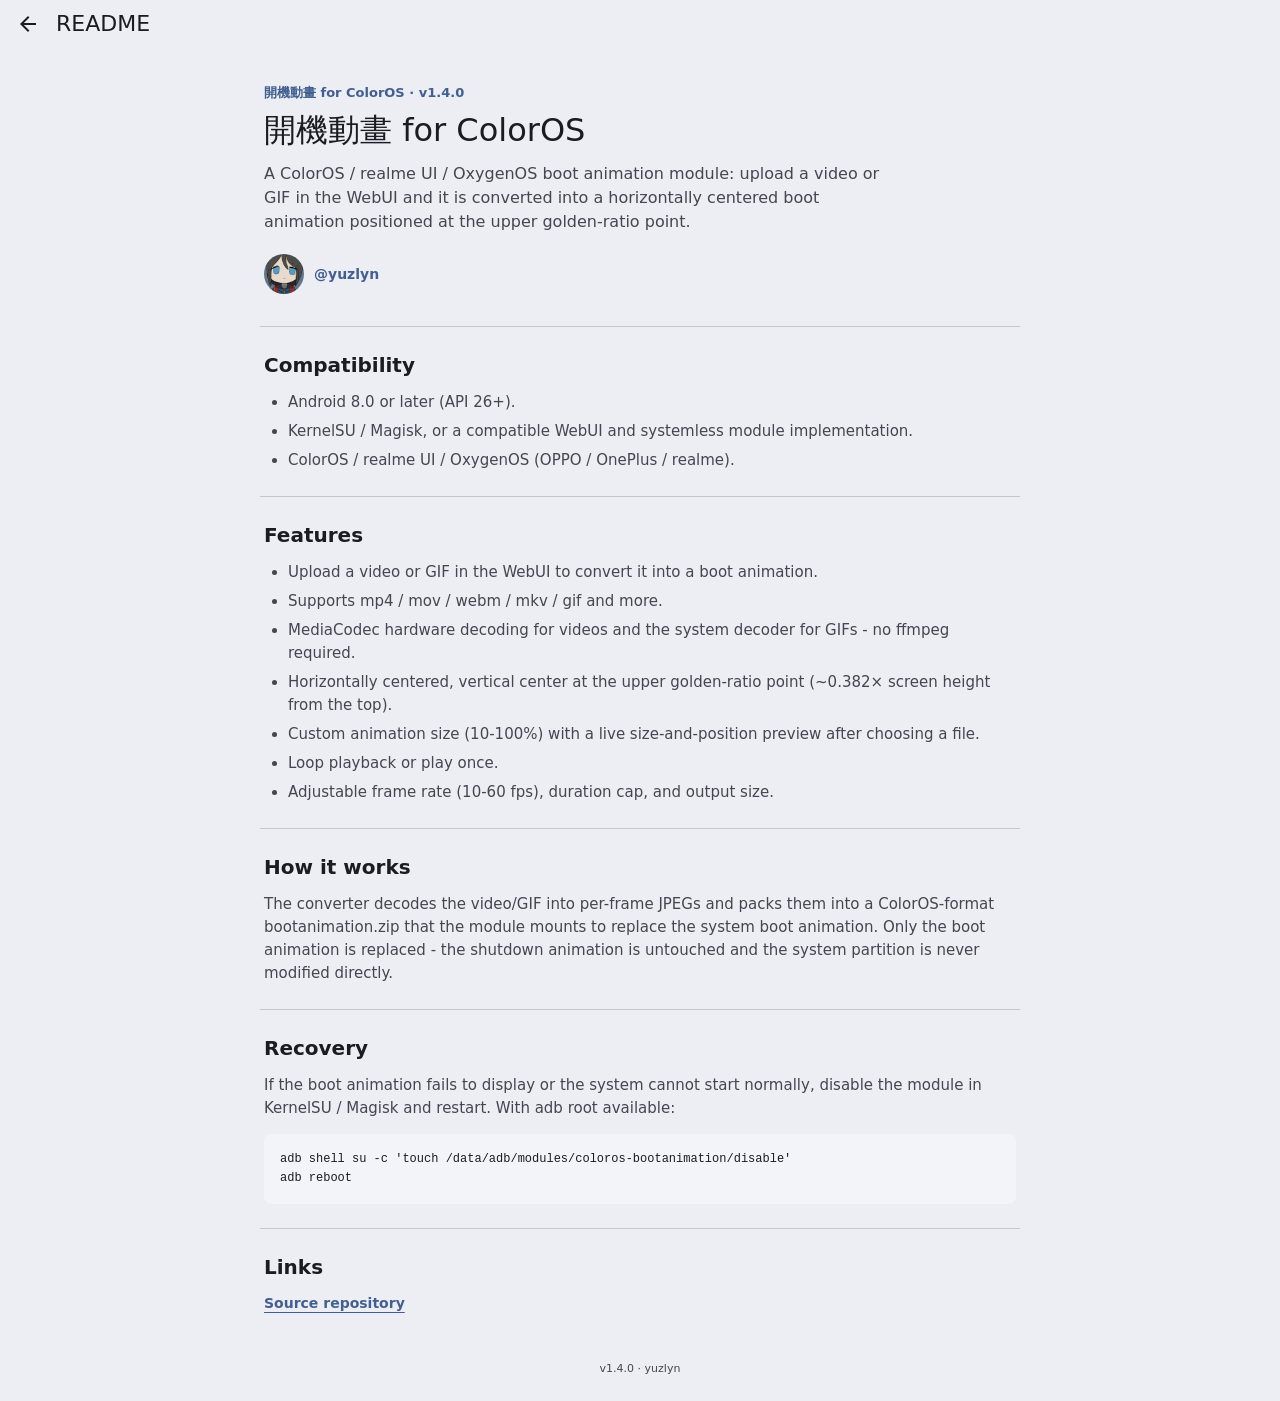
==== webroot/about.html @ 45d5ca92 "v1.4.0: animation size setting with live preview, loop/play-once playback" ====
<!doctype html>
<html lang="zh-TW" class="mdui-theme-auto">
  <head>
    <meta charset="UTF-8">
    <meta name="viewport" content="width=device-width, initial-scale=1, viewport-fit=cover">
    <meta name="color-scheme" content="light dark">
    <title>README</title>
    <link rel="stylesheet" href="vendor/mdui.css">
    <link rel="stylesheet" href="about.css?v=140">
    <script src="vendor/mdui.global.js"></script>
    <script src="vendor/material-kolor.js"></script>
    <script src="theme-cache.js?v=140"></script>
    <script src="about.js?v=140" defer></script>
  </head>
  <body>
    <mdui-top-app-bar variant="small">
      <mdui-button-icon id="about-back" aria-label="返回" title="返回" data-i18n-aria-label="back" data-i18n-title="back">
        <svg class="ui-icon" viewBox="0 0 24 24" aria-hidden="true"><path d="M20 11H7.83l5.59-5.59L12 4l-8 8 8 8 1.42-1.41L7.83 13H20v-2Z"></path></svg>
      </mdui-button-icon>
      <mdui-top-app-bar-title data-i18n="readme">README</mdui-top-app-bar-title>
    </mdui-top-app-bar>

    <main>
      <header class="about-header">
        <p class="version-label">開機動畫 for ColorOS · v1.4.0</p>
        <h1>開機動畫 for ColorOS</h1>
        <p class="about-lead" data-i18n="overview">適用於 ColorOS / realme UI / OxygenOS 的開機動畫模組：上傳影片或 GIF，自動轉換為水平居中、位於上黃金分割點的開機動畫。</p>
        <a class="about-author" href="https://github.com/yuzlyn" target="_blank" rel="noopener noreferrer" aria-label="前往 yuzlyn 的 GitHub 個人頁面" data-i18n-aria-label="authorLinkLabel">
          <img src="assets/yuzlyn-github.png" alt="yuzlyn 的 GitHub 大頭貼" data-i18n-alt="authorAvatarAlt">
          <span>@yuzlyn</span>
        </a>
      </header>

      <article aria-label="模組 README" data-i18n-aria-label="readmeLabel">
        <section class="readme-section">
          <h2 data-i18n="compatibilityTitle">相容範圍</h2>
          <ul>
            <li data-i18n="compatibilityAndroid">Android 8.0 及以上版本（API 26+）。</li>
            <li data-i18n="compatibilityRoot">KernelSU / Magisk，或相容 WebUI 與 systemless 模組掛載的實作。</li>
            <li data-i18n="compatibilityOem">適用於 ColorOS / realme UI / OxygenOS（OPPO / OnePlus / realme）。</li>
          </ul>
        </section>

        <section class="readme-section">
          <h2 data-i18n="featuresTitle">功能</h2>
          <ul>
            <li data-i18n="featureUpload">在 WebUI 上傳影片或 GIF，自動轉換為開機動畫。</li>
            <li data-i18n="featureFormat">支援 mp4 / mov / webm / mkv / gif 等格式。</li>
            <li data-i18n="featureDecode">影片使用 MediaCodec 硬解碼，GIF 使用系統解碼器，無需 ffmpeg。</li>
            <li data-i18n="featurePosition">動畫水平居中，垂直位於上黃金分割點（距頂部約 0.382×畫面高）。</li>
            <li data-i18n="featureSize">可自訂動畫大小（10–100%），選擇檔案後即時預覽大小與位置。</li>
            <li data-i18n="featurePlayback">可設定循環播放或只播放一次。</li>
            <li data-i18n="featureOptions">可調幀率（10–60 fps）、時長上限與輸出尺寸。</li>
          </ul>
        </section>

        <section class="readme-section">
          <h2 data-i18n="workingTitle">工作方式</h2>
          <p data-i18n="workingText">轉換器將影片/GIF 解碼為逐幀 JPEG，打包為 ColorOS 格式的 bootanimation.zip，由模組掛載替換系統開機動畫；僅替換開機動畫，不影響關機動畫，不直接修改系統分區。</p>
        </section>

        <section class="readme-section">
          <h2 data-i18n="recoveryTitle">故障恢復</h2>
          <p data-i18n="recoveryText">如果開機動畫無法顯示或系統啟動異常，請在 KernelSU / Magisk 中停用模組並重新啟動。保留 adb root 時也可以執行：</p>
          <pre><code>adb shell su -c 'touch /data/adb/modules/coloros-bootanimation/disable'
adb reboot</code></pre>
        </section>

        <section class="readme-section">
          <h2 data-i18n="linksTitle">相關連結</h2>
          <nav class="readme-links" aria-label="專案連結" data-i18n-aria-label="projectLinksLabel">
            <a href="https://github.com/yuzlyn/boot_animation_for_coloros16" target="_blank" rel="noopener noreferrer" data-i18n="sourceRepository">原始碼儲存庫</a>
          </nav>
        </section>
      </article>

      <footer>v1.4.0 · yuzlyn</footer>
    </main>
  </body>
</html>
---- webroot/vendor/mdui.css ----
:root{--mdui-breakpoint-xs:0px;--mdui-breakpoint-sm:600px;--mdui-breakpoint-md:840px;--mdui-breakpoint-lg:1080px;--mdui-breakpoint-xl:1440px;--mdui-breakpoint-xxl:1920px}:root{--mdui-color-primary-light:103,80,164;--mdui-color-primary-container-light:234,221,255;--mdui-color-on-primary-light:255,255,255;--mdui-color-on-primary-container-light:33,0,94;--mdui-color-inverse-primary-light:208,188,255;--mdui-color-secondary-light:98,91,113;--mdui-color-secondary-container-light:232,222,248;--mdui-color-on-secondary-light:255,255,255;--mdui-color-on-secondary-container-light:30,25,43;--mdui-color-tertiary-light:125,82,96;--mdui-color-tertiary-container-light:255,216,228;--mdui-color-on-tertiary-light:255,255,255;--mdui-color-on-tertiary-container-light:55,11,30;--mdui-color-surface-light:254,247,255;--mdui-color-surface-dim-light:222,216,225;--mdui-color-surface-bright-light:254,247,255;--mdui-color-surface-container-lowest-light:255,255,255;--mdui-color-surface-container-low-light:247,242,250;--mdui-color-surface-container-light:243,237,247;--mdui-color-surface-container-high-light:236,230,240;--mdui-color-surface-container-highest-light:230,224,233;--mdui-color-surface-variant-light:231,224,236;--mdui-color-on-surface-light:28,27,31;--mdui-color-on-surface-variant-light:73,69,78;--mdui-color-inverse-surface-light:49,48,51;--mdui-color-inverse-on-surface-light:244,239,244;--mdui-color-background-light:254,247,255;--mdui-color-on-background-light:28,27,31;--mdui-color-error-light:179,38,30;--mdui-color-error-container-light:249,222,220;--mdui-color-on-error-light:255,255,255;--mdui-color-on-error-container-light:65,14,11;--mdui-color-outline-light:121,116,126;--mdui-color-outline-variant-light:196,199,197;--mdui-color-shadow-light:0,0,0;--mdui-color-surface-tint-color-light:103,80,164;--mdui-color-scrim-light:0,0,0;--mdui-color-primary-dark:208,188,255;--mdui-color-primary-container-dark:79,55,139;--mdui-color-on-primary-dark:55,30,115;--mdui-color-on-primary-container-dark:234,221,255;--mdui-color-inverse-primary-dark:103,80,164;--mdui-color-secondary-dark:204,194,220;--mdui-color-secondary-container-dark:74,68,88;--mdui-color-on-secondary-dark:51,45,65;--mdui-color-on-secondary-container-dark:232,222,248;--mdui-color-tertiary-dark:239,184,200;--mdui-color-tertiary-container-dark:99,59,72;--mdui-color-on-tertiary-dark:73,37,50;--mdui-color-on-tertiary-container-dark:255,216,228;--mdui-color-surface-dark:20,18,24;--mdui-color-surface-dim-dark:20,18,24;--mdui-color-surface-bright-dark:59,56,62;--mdui-color-surface-container-lowest-dark:15,13,19;--mdui-color-surface-container-low-dark:29,27,32;--mdui-color-surface-container-dark:33,31,38;--mdui-color-surface-container-high-dark:43,41,48;--mdui-color-surface-container-highest-dark:54,52,59;--mdui-color-surface-variant-dark:73,69,79;--mdui-color-on-surface-dark:230,225,229;--mdui-color-on-surface-variant-dark:202,196,208;--mdui-color-inverse-surface-dark:230,225,229;--mdui-color-inverse-on-surface-dark:49,48,51;--mdui-color-background-dark:20,18,24;--mdui-color-on-background-dark:230,225,229;--mdui-color-error-dark:242,184,181;--mdui-color-error-container-dark:140,29,24;--mdui-color-on-error-dark:96,20,16;--mdui-color-on-error-container-dark:249,222,220;--mdui-color-outline-dark:147,143,153;--mdui-color-outline-variant-dark:68,71,70;--mdui-color-shadow-dark:0,0,0;--mdui-color-surface-tint-color-dark:208,188,255;--mdui-color-scrim-dark:0,0,0;font-size:16px}.mdui-theme-light,:root{color-scheme:light;--mdui-color-primary:var(--mdui-color-primary-light);--mdui-color-primary-container:var(--mdui-color-primary-container-light);--mdui-color-on-primary:var(--mdui-color-on-primary-light);--mdui-color-on-primary-container:var(--mdui-color-on-primary-container-light);--mdui-color-inverse-primary:var(--mdui-color-inverse-primary-light);--mdui-color-secondary:var(--mdui-color-secondary-light);--mdui-color-secondary-container:var(--mdui-color-secondary-container-light);--mdui-color-on-secondary:var(--mdui-color-on-secondary-light);--mdui-color-on-secondary-container:var(--mdui-color-on-secondary-container-light);--mdui-color-tertiary:var(--mdui-color-tertiary-light);--mdui-color-tertiary-container:var(--mdui-color-tertiary-container-light);--mdui-color-on-tertiary:var(--mdui-color-on-tertiary-light);--mdui-color-on-tertiary-container:var(--mdui-color-on-tertiary-container-light);--mdui-color-surface:var(--mdui-color-surface-light);--mdui-color-surface-dim:var(--mdui-color-surface-dim-light);--mdui-color-surface-bright:var(--mdui-color-surface-bright-light);--mdui-color-surface-container-lowest:var(--mdui-color-surface-container-lowest-light);--mdui-color-surface-container-low:var(--mdui-color-surface-container-low-light);--mdui-color-surface-container:var(--mdui-color-surface-container-light);--mdui-color-surface-container-high:var(--mdui-color-surface-container-high-light);--mdui-color-surface-container-highest:var(--mdui-color-surface-container-highest-light);--mdui-color-surface-variant:var(--mdui-color-surface-variant-light);--mdui-color-on-surface:var(--mdui-color-on-surface-light);--mdui-color-on-surface-variant:var(--mdui-color-on-surface-variant-light);--mdui-color-inverse-surface:var(--mdui-color-inverse-surface-light);--mdui-color-inverse-on-surface:var(--mdui-color-inverse-on-surface-light);--mdui-color-background:var(--mdui-color-background-light);--mdui-color-on-background:var(--mdui-color-on-background-light);--mdui-color-error:var(--mdui-color-error-light);--mdui-color-error-container:var(--mdui-color-error-container-light);--mdui-color-on-error:var(--mdui-color-on-error-light);--mdui-color-on-error-container:var(--mdui-color-on-error-container-light);--mdui-color-outline:var(--mdui-color-outline-light);--mdui-color-outline-variant:var(--mdui-color-outline-variant-light);--mdui-color-shadow:var(--mdui-color-shadow-light);--mdui-color-surface-tint-color:var(--mdui-color-surface-tint-color-light);--mdui-color-scrim:var(--mdui-color-scrim-light);color:rgb(var(--mdui-color-on-background));background-color:rgb(var(--mdui-color-background))}.mdui-theme-dark{color-scheme:dark;--mdui-color-primary:var(--mdui-color-primary-dark);--mdui-color-primary-container:var(--mdui-color-primary-container-dark);--mdui-color-on-primary:var(--mdui-color-on-primary-dark);--mdui-color-on-primary-container:var(--mdui-color-on-primary-container-dark);--mdui-color-inverse-primary:var(--mdui-color-inverse-primary-dark);--mdui-color-secondary:var(--mdui-color-secondary-dark);--mdui-color-secondary-container:var(--mdui-color-secondary-container-dark);--mdui-color-on-secondary:var(--mdui-color-on-secondary-dark);--mdui-color-on-secondary-container:var(--mdui-color-on-secondary-container-dark);--mdui-color-tertiary:var(--mdui-color-tertiary-dark);--mdui-color-tertiary-container:var(--mdui-color-tertiary-container-dark);--mdui-color-on-tertiary:var(--mdui-color-on-tertiary-dark);--mdui-color-on-tertiary-container:var(--mdui-color-on-tertiary-container-dark);--mdui-color-surface:var(--mdui-color-surface-dark);--mdui-color-surface-dim:var(--mdui-color-surface-dim-dark);--mdui-color-surface-bright:var(--mdui-color-surface-bright-dark);--mdui-color-surface-container-lowest:var(--mdui-color-surface-container-lowest-dark);--mdui-color-surface-container-low:var(--mdui-color-surface-container-low-dark);--mdui-color-surface-container:var(--mdui-color-surface-container-dark);--mdui-color-surface-container-high:var(--mdui-color-surface-container-high-dark);--mdui-color-surface-container-highest:var(--mdui-color-surface-container-highest-dark);--mdui-color-surface-variant:var(--mdui-color-surface-variant-dark);--mdui-color-on-surface:var(--mdui-color-on-surface-dark);--mdui-color-on-surface-variant:var(--mdui-color-on-surface-variant-dark);--mdui-color-inverse-surface:var(--mdui-color-inverse-surface-dark);--mdui-color-inverse-on-surface:var(--mdui-color-inverse-on-surface-dark);--mdui-color-background:var(--mdui-color-background-dark);--mdui-color-on-background:var(--mdui-color-on-background-dark);--mdui-color-error:var(--mdui-color-error-dark);--mdui-color-error-container:var(--mdui-color-error-container-dark);--mdui-color-on-error:var(--mdui-color-on-error-dark);--mdui-color-on-error-container:var(--mdui-color-on-error-container-dark);--mdui-color-outline:var(--mdui-color-outline-dark);--mdui-color-outline-variant:var(--mdui-color-outline-variant-dark);--mdui-color-shadow:var(--mdui-color-shadow-dark);--mdui-color-surface-tint-color:var(--mdui-color-surface-tint-color-dark);--mdui-color-scrim:var(--mdui-color-scrim-dark);color:rgb(var(--mdui-color-on-background));background-color:rgb(var(--mdui-color-background))}@media (prefers-color-scheme:dark){.mdui-theme-auto{color-scheme:dark;--mdui-color-primary:var(--mdui-color-primary-dark);--mdui-color-primary-container:var(--mdui-color-primary-container-dark);--mdui-color-on-primary:var(--mdui-color-on-primary-dark);--mdui-color-on-primary-container:var(--mdui-color-on-primary-container-dark);--mdui-color-inverse-primary:var(--mdui-color-inverse-primary-dark);--mdui-color-secondary:var(--mdui-color-secondary-dark);--mdui-color-secondary-container:var(--mdui-color-secondary-container-dark);--mdui-color-on-secondary:var(--mdui-color-on-secondary-dark);--mdui-color-on-secondary-container:var(--mdui-color-on-secondary-container-dark);--mdui-color-tertiary:var(--mdui-color-tertiary-dark);--mdui-color-tertiary-container:var(--mdui-color-tertiary-container-dark);--mdui-color-on-tertiary:var(--mdui-color-on-tertiary-dark);--mdui-color-on-tertiary-container:var(--mdui-color-on-tertiary-container-dark);--mdui-color-surface:var(--mdui-color-surface-dark);--mdui-color-surface-dim:var(--mdui-color-surface-dim-dark);--mdui-color-surface-bright:var(--mdui-color-surface-bright-dark);--mdui-color-surface-container-lowest:var(--mdui-color-surface-container-lowest-dark);--mdui-color-surface-container-low:var(--mdui-color-surface-container-low-dark);--mdui-color-surface-container:var(--mdui-color-surface-container-dark);--mdui-color-surface-container-high:var(--mdui-color-surface-container-high-dark);--mdui-color-surface-container-highest:var(--mdui-color-surface-container-highest-dark);--mdui-color-surface-variant:var(--mdui-color-surface-variant-dark);--mdui-color-on-surface:var(--mdui-color-on-surface-dark);--mdui-color-on-surface-variant:var(--mdui-color-on-surface-variant-dark);--mdui-color-inverse-surface:var(--mdui-color-inverse-surface-dark);--mdui-color-inverse-on-surface:var(--mdui-color-inverse-on-surface-dark);--mdui-color-background:var(--mdui-color-background-dark);--mdui-color-on-background:var(--mdui-color-on-background-dark);--mdui-color-error:var(--mdui-color-error-dark);--mdui-color-error-container:var(--mdui-color-error-container-dark);--mdui-color-on-error:var(--mdui-color-on-error-dark);--mdui-color-on-error-container:var(--mdui-color-on-error-container-dark);--mdui-color-outline:var(--mdui-color-outline-dark);--mdui-color-outline-variant:var(--mdui-color-outline-variant-dark);--mdui-color-shadow:var(--mdui-color-shadow-dark);--mdui-color-surface-tint-color:var(--mdui-color-surface-tint-color-dark);--mdui-color-scrim:var(--mdui-color-scrim-dark);color:rgb(var(--mdui-color-on-background));background-color:rgb(var(--mdui-color-background))}}:root{--mdui-elevation-level0:none;--mdui-elevation-level1:0 0.5px 1.5px 0 rgba(var(--mdui-color-shadow), 19%),0 0 1px 0 rgba(var(--mdui-color-shadow), 3.9%);--mdui-elevation-level2:0 0.85px 3px 0 rgba(var(--mdui-color-shadow), 19%),0 0.25px 1px 0 rgba(var(--mdui-color-shadow), 3.9%);--mdui-elevation-level3:0 1.25px 5px 0 rgba(var(--mdui-color-shadow), 19%),0 0.3333px 1.5px 0 rgba(var(--mdui-color-shadow), 3.9%);--mdui-elevation-level4:0 1.85px 6.25px 0 rgba(var(--mdui-color-shadow), 19%),0 0.5px 1.75px 0 rgba(var(--mdui-color-shadow), 3.9%);--mdui-elevation-level5:0 2.75px 9px 0 rgba(var(--mdui-color-shadow), 19%),0 0.25px 3px 0 rgba(var(--mdui-color-shadow), 3.9%)}:root{--mdui-motion-easing-linear:cubic-bezier(0, 0, 1, 1);--mdui-motion-easing-standard:cubic-bezier(0.2, 0, 0, 1);--mdui-motion-easing-standard-accelerate:cubic-bezier(0.3, 0, 1, 1);--mdui-motion-easing-standard-decelerate:cubic-bezier(0, 0, 0, 1);--mdui-motion-easing-emphasized:var(--mdui-motion-easing-standard);--mdui-motion-easing-emphasized-accelerate:cubic-bezier(0.3, 0, 0.8, 0.15);--mdui-motion-easing-emphasized-decelerate:cubic-bezier(0.05, 0.7, 0.1, 1);--mdui-motion-duration-short1:50ms;--mdui-motion-duration-short2:100ms;--mdui-motion-duration-short3:150ms;--mdui-motion-duration-short4:200ms;--mdui-motion-duration-medium1:250ms;--mdui-motion-duration-medium2:300ms;--mdui-motion-duration-medium3:350ms;--mdui-motion-duration-medium4:400ms;--mdui-motion-duration-long1:450ms;--mdui-motion-duration-long2:500ms;--mdui-motion-duration-long3:550ms;--mdui-motion-duration-long4:600ms;--mdui-motion-duration-extra-long1:700ms;--mdui-motion-duration-extra-long2:800ms;--mdui-motion-duration-extra-long3:900ms;--mdui-motion-duration-extra-long4:1000ms}.mdui-prose{line-height:1.75;word-wrap:break-word}.mdui-prose :first-child{margin-top:0}.mdui-prose :last-child{margin-bottom:0}.mdui-prose code,.mdui-prose kbd,.mdui-prose pre,.mdui-prose pre tt,.mdui-prose samp{font-family:Consolas,Courier,"Courier New",monospace}.mdui-prose caption{text-align:left}.mdui-prose [draggable=true],.mdui-prose [draggable]{cursor:move}.mdui-prose [draggable=false]{cursor:inherit}.mdui-prose dl,.mdui-prose form,.mdui-prose ol,.mdui-prose p,.mdui-prose ul{margin-top:1.25em;margin-bottom:1.25em}.mdui-prose a{text-decoration:none;outline:0;color:rgb(var(--mdui-color-primary))}.mdui-prose a:focus,.mdui-prose a:hover{border-bottom:.0625rem solid rgb(var(--mdui-color-primary))}.mdui-prose small{font-size:.875em}.mdui-prose strong{font-weight:600}.mdui-prose blockquote{margin:1.6em 2em;padding-left:1em;border-left:.25rem solid rgb(var(--mdui-color-surface-variant))}@media only screen and (max-width:599.98px){.mdui-prose blockquote{margin:1.6em 0}}.mdui-prose blockquote footer{font-size:86%;color:rgb(var(--mdui-color-on-surface-variant))}.mdui-prose mark{color:inherit;background-color:rgb(var(--mdui-color-secondary-container));border-bottom:.0625rem solid rgb(var(--mdui-color-secondary));margin:0 .375rem;padding:.125rem}.mdui-prose h1,.mdui-prose h2,.mdui-prose h3,.mdui-prose h4,.mdui-prose h5,.mdui-prose h6{font-weight:400}.mdui-prose h1 small,.mdui-prose h2 small,.mdui-prose h3 small,.mdui-prose h4 small,.mdui-prose h5 small,.mdui-prose h6 small{font-weight:inherit;font-size:65%;color:rgb(var(--mdui-color-on-surface-variant))}.mdui-prose h1 strong,.mdui-prose h2 strong,.mdui-prose h3 strong,.mdui-prose h4 strong,.mdui-prose h5 strong,.mdui-prose h6 strong{font-weight:600}.mdui-prose h1{font-size:2.5em;margin-top:0;margin-bottom:1.25em;line-height:1.1111}.mdui-prose h2{font-size:1.875em;margin-top:2.25em;margin-bottom:1.125em;line-height:1.3333}.mdui-prose h3{font-size:1.5em;margin-top:2em;margin-bottom:1em;line-height:1.6}.mdui-prose h4{font-size:1.25em;margin-top:1.875em;margin-bottom:.875em;line-height:1.5}.mdui-prose h2+*,.mdui-prose h3+*,.mdui-prose h4+*,.mdui-prose hr+*{margin-top:0}.mdui-prose code,.mdui-prose kbd{font-size:.875em;color:rgb(var(--mdui-color-on-surface-container));background-color:rgba(var(--mdui-color-surface-variant),.28);padding:.125rem .375rem;border-radius:var(--mdui-shape-corner-extra-small)}.mdui-prose kbd{font-size:.9em}.mdui-prose abbr[title]{text-decoration:none;cursor:help;border-bottom:.0625rem dotted rgb(var(--mdui-color-on-surface-variant))}.mdui-prose ins,.mdui-prose u{text-decoration:none;border-bottom:.0625rem solid rgb(var(--mdui-color-on-surface-variant))}.mdui-prose del{text-decoration:line-through}.mdui-prose hr{margin-top:3em;margin-bottom:3em;border:none;border-bottom:.0625rem solid rgb(var(--mdui-color-surface-variant))}.mdui-prose pre{margin-top:1.7143em;margin-bottom:1.7143em}.mdui-prose pre code{padding:.8571em 1.1429em;overflow-x:auto;-webkit-overflow-scrolling:touch;background-color:rgb(var(--mdui-color-surface-container));color:rgb(var(--mdui-color-on-surface-container));border-radius:var(--mdui-shape-corner-extra-small)}.mdui-prose ol,.mdui-prose ul{padding-left:1.625em}.mdui-prose ul{list-style-type:disc}.mdui-prose ol{list-style-type:decimal}.mdui-prose ol[type="A"]{list-style-type:upper-alpha}.mdui-prose ol[type="a"]{list-style-type:lower-alpha}.mdui-prose ol[type="I"]{list-style-type:upper-roman}.mdui-prose ol[type="i"]{list-style-type:lower-roman}.mdui-prose ol[type="1"]{list-style-type:decimal}.mdui-prose li{margin-top:.5em;margin-bottom:.5em}.mdui-prose ol>li,.mdui-prose ul>li{padding-left:.375em}.mdui-prose ol>li>p,.mdui-prose ul>li>p{margin-top:.75em;margin-bottom:.75em}.mdui-prose ol>li>:first-child,.mdui-prose ul>li>:first-child{margin-top:1.25em}.mdui-prose ol>li>:last-child,.mdui-prose ul>li>:last-child{margin-bottom:1.25em}.mdui-prose ol>li::marker{font-weight:400;color:rgb(var(--mdui-color-on-surface-variant))}.mdui-prose ul>li::marker{color:rgb(var(--mdui-color-on-surface-variant))}.mdui-prose ol ol,.mdui-prose ol ul,.mdui-prose ul ol,.mdui-prose ul ul{margin-top:.75em;margin-bottom:.75em}.mdui-prose fieldset,.mdui-prose img{border:none}.mdui-prose figure,.mdui-prose img,.mdui-prose video{margin-top:2em;margin-bottom:2em;max-width:100%}.mdui-prose figure>*{margin-top:0;margin-bottom:0}.mdui-prose figcaption{font-size:.875em;line-height:1.4286;margin-top:.8571em;color:rgb(var(--mdui-color-on-surface-variant))}.mdui-prose figcaption:empty::before{z-index:-1;cursor:text;content:attr(placeholder);color:rgb(var(--mdui-color-on-surface-variant))}.mdui-prose table{margin-top:2em;margin-bottom:2em;border:.0625rem solid rgb(var(--mdui-color-surface-variant));border-radius:var(--mdui-shape-corner-large)}.mdui-table{width:100%;overflow-x:auto;margin-top:2em;margin-bottom:2em;border:.0625rem solid rgb(var(--mdui-color-surface-variant));border-radius:var(--mdui-shape-corner-large)}.mdui-table table{margin-top:0;margin-bottom:0;border:none;border-radius:0}.mdui-prose table,.mdui-table table{width:100%;text-align:left;border-collapse:collapse;border-spacing:0}.mdui-prose td,.mdui-prose th,.mdui-table td,.mdui-table th{border-top:.0625rem solid rgb(var(--mdui-color-surface-variant))}.mdui-prose td:not(:first-child),.mdui-prose th:not(:first-child),.mdui-table td:not(:first-child),.mdui-table th:not(:first-child){border-left:.0625rem solid rgb(var(--mdui-color-surface-variant))}.mdui-prose td:not(:last-child),.mdui-prose th:not(:last-child),.mdui-table td:not(:last-child),.mdui-table th:not(:last-child){border-right:.0625rem solid rgb(var(--mdui-color-surface-variant))}.mdui-prose tfoot td,.mdui-prose tfoot th,.mdui-prose thead td,.mdui-prose thead th,.mdui-table tfoot td,.mdui-table tfoot th,.mdui-table thead td,.mdui-table thead th{position:relative;vertical-align:middle;padding:1.125rem 1rem;font-weight:var(--mdui-typescale-title-medium-weight);letter-spacing:var(--mdui-typescale-title-medium-tracking);line-height:var(--mdui-typescale-title-medium-line-height);color:rgb(var(--mdui-color-on-surface-variant));box-shadow:var(--mdui-elevation-level1)}.mdui-prose tbody td,.mdui-prose tbody th,.mdui-table tbody td,.mdui-table tbody th{padding:.875rem 1rem}.mdui-prose tbody th,.mdui-table tbody th{vertical-align:middle;font-weight:inherit}.mdui-prose tbody td,.mdui-table tbody td{vertical-align:baseline}.mdui-prose tbody:first-child tr:first-child td,.mdui-prose thead:first-child tr:first-child th,.mdui-table tbody:first-child tr:first-child td,.mdui-table thead:first-child tr:first-child th{border-top:0}:root{--mdui-shape-corner-none:0;--mdui-shape-corner-extra-small:0.25rem;--mdui-shape-corner-small:0.5rem;--mdui-shape-corner-medium:0.75rem;--mdui-shape-corner-large:1rem;--mdui-shape-corner-extra-large:1.75rem;--mdui-shape-corner-full:1000rem}:root{--mdui-state-layer-hover:0.08;--mdui-state-layer-focus:0.12;--mdui-state-layer-pressed:0.12;--mdui-state-layer-dragged:0.16}:root{--mdui-typescale-display-large-weight:400;--mdui-typescale-display-medium-weight:400;--mdui-typescale-display-small-weight:400;--mdui-typescale-display-large-line-height:4rem;--mdui-typescale-display-medium-line-height:3.25rem;--mdui-typescale-display-small-line-height:2.75rem;--mdui-typescale-display-large-size:3.5625rem;--mdui-typescale-display-medium-size:2.8125rem;--mdui-typescale-display-small-size:2.25rem;--mdui-typescale-display-large-tracking:0rem;--mdui-typescale-display-medium-tracking:0rem;--mdui-typescale-display-small-tracking:0rem;--mdui-typescale-headline-large-weight:400;--mdui-typescale-headline-medium-weight:400;--mdui-typescale-headline-small-weight:400;--mdui-typescale-headline-large-line-height:2.5rem;--mdui-typescale-headline-medium-line-height:2.25rem;--mdui-typescale-headline-small-line-height:2rem;--mdui-typescale-headline-large-size:2rem;--mdui-typescale-headline-medium-size:1.75rem;--mdui-typescale-headline-small-size:1.5rem;--mdui-typescale-headline-large-tracking:0rem;--mdui-typescale-headline-medium-tracking:0rem;--mdui-typescale-headline-small-tracking:0rem;--mdui-typescale-title-large-weight:400;--mdui-typescale-title-medium-weight:500;--mdui-typescale-title-small-weight:500;--mdui-typescale-title-large-line-height:1.75rem;--mdui-typescale-title-medium-line-height:1.5rem;--mdui-typescale-title-small-line-height:1.25rem;--mdui-typescale-title-large-size:1.375rem;--mdui-typescale-title-medium-size:1rem;--mdui-typescale-title-small-size:0.875rem;--mdui-typescale-title-large-tracking:0rem;--mdui-typescale-title-medium-tracking:0.009375rem;--mdui-typescale-title-small-tracking:0.00625rem;--mdui-typescale-label-large-weight:500;--mdui-typescale-label-medium-weight:500;--mdui-typescale-label-small-weight:500;--mdui-typescale-label-large-line-height:1.25rem;--mdui-typescale-label-medium-line-height:1rem;--mdui-typescale-label-small-line-height:0.375rem;--mdui-typescale-label-large-size:0.875rem;--mdui-typescale-label-medium-size:0.75rem;--mdui-typescale-label-small-size:0.6875rem;--mdui-typescale-label-large-tracking:0.00625rem;--mdui-typescale-label-medium-tracking:0.03125rem;--mdui-typescale-label-small-tracking:0.03125rem;--mdui-typescale-body-large-weight:400;--mdui-typescale-body-medium-weight:400;--mdui-typescale-body-small-weight:400;--mdui-typescale-body-large-line-height:1.5rem;--mdui-typescale-body-medium-line-height:1.25rem;--mdui-typescale-body-small-line-height:1rem;--mdui-typescale-body-large-size:1rem;--mdui-typescale-body-medium-size:0.875rem;--mdui-typescale-body-small-size:0.75rem;--mdui-typescale-body-large-tracking:0.009375rem;--mdui-typescale-body-medium-tracking:0.015625rem;--mdui-typescale-body-small-tracking:0.025rem}.mdui-lock-screen{overflow:hidden!important}
---- webroot/about.css ----
:root {
  font-family: Roboto, "Noto Sans SC", system-ui, sans-serif;
}

* {
  box-sizing: border-box;
}

body {
  margin: 0;
  min-width: 280px;
  min-height: 100vh;
  background: rgb(var(--mdui-color-surface-container));
  color: rgb(var(--mdui-color-on-surface));
}

mdui-top-app-bar {
  align-items: center;
  height: calc(48px + env(safe-area-inset-top));
  padding: calc(4px + env(safe-area-inset-top)) 8px 4px;
  background: rgb(var(--mdui-color-surface-container));
}

mdui-top-app-bar-title {
  font-weight: 500;
}

mdui-button-icon {
  --shape-corner: 999px;
}

.ui-icon {
  display: block;
  width: 24px;
  height: 24px;
  fill: currentColor;
}

main {
  width: calc(100% - 32px);
  max-width: 760px;
  margin: 0 auto;
  padding-bottom: calc(24px + env(safe-area-inset-bottom));
}

.about-header {
  padding: 36px 4px 28px;
}

.version-label {
  margin: 0 0 8px;
  color: rgb(var(--mdui-color-primary));
  font-size: 13px;
  font-weight: 700;
  line-height: 18px;
  letter-spacing: 0;
}

.about-header h1 {
  margin: 0;
  font-size: 32px;
  font-weight: 500;
  line-height: 40px;
  letter-spacing: 0;
  overflow-wrap: anywhere;
}

.about-lead {
  max-width: 640px;
  margin: 12px 0 0;
  color: rgb(var(--mdui-color-on-surface-variant));
  font-size: 16px;
  line-height: 24px;
  letter-spacing: 0;
}

.about-author {
  display: inline-flex;
  align-items: center;
  gap: 10px;
  margin-top: 20px;
  color: rgb(var(--mdui-color-primary));
  font-size: 14px;
  font-weight: 700;
  line-height: 20px;
  text-decoration: none;
}

.about-author img {
  display: block;
  width: 40px;
  height: 40px;
  border-radius: 50%;
  object-fit: cover;
}

.readme-section {
  padding: 24px 4px;
  border-top: 1px solid rgb(var(--mdui-color-outline-variant));
}

.readme-section h2 {
  margin: 0 0 12px;
  font-size: 20px;
  font-weight: 700;
  line-height: 28px;
  letter-spacing: 0;
}

.readme-section p,
.readme-section li {
  color: rgb(var(--mdui-color-on-surface-variant));
  font-size: 15px;
  line-height: 23px;
  letter-spacing: 0;
}

.readme-section p {
  margin: 0;
}

.readme-section ul {
  margin: 0;
  padding-left: 24px;
}

.readme-section li + li {
  margin-top: 6px;
}

.readme-section ul + p {
  margin-top: 12px;
}

pre {
  max-width: 100%;
  margin: 14px 0 0;
  padding: 16px;
  border-radius: 8px;
  background: rgb(var(--mdui-color-surface-container-low));
  color: rgb(var(--mdui-color-on-surface));
  font-size: 12px;
  line-height: 19px;
  overflow-wrap: anywhere;
  white-space: pre-wrap;
}

pre code {
  word-break: break-all;
}

.readme-links {
  display: flex;
  flex-wrap: wrap;
  gap: 12px 20px;
}

.readme-links a {
  color: rgb(var(--mdui-color-primary));
  font-size: 14px;
  font-weight: 700;
  line-height: 20px;
  text-decoration-thickness: 1px;
  text-underline-offset: 4px;
}

footer {
  padding: 24px 0 0;
  color: rgb(var(--mdui-color-on-surface-variant));
  font-size: 11px;
  font-weight: 500;
  line-height: 16px;
  text-align: center;
  letter-spacing: 0;
}

@media (max-width: 620px) {
  main {
    width: calc(100% - 24px);
  }

  .about-header {
    padding: 28px 4px 24px;
  }

  .about-header h1 {
    font-size: 28px;
    line-height: 36px;
  }

  .readme-section {
    padding: 22px 4px;
  }
}
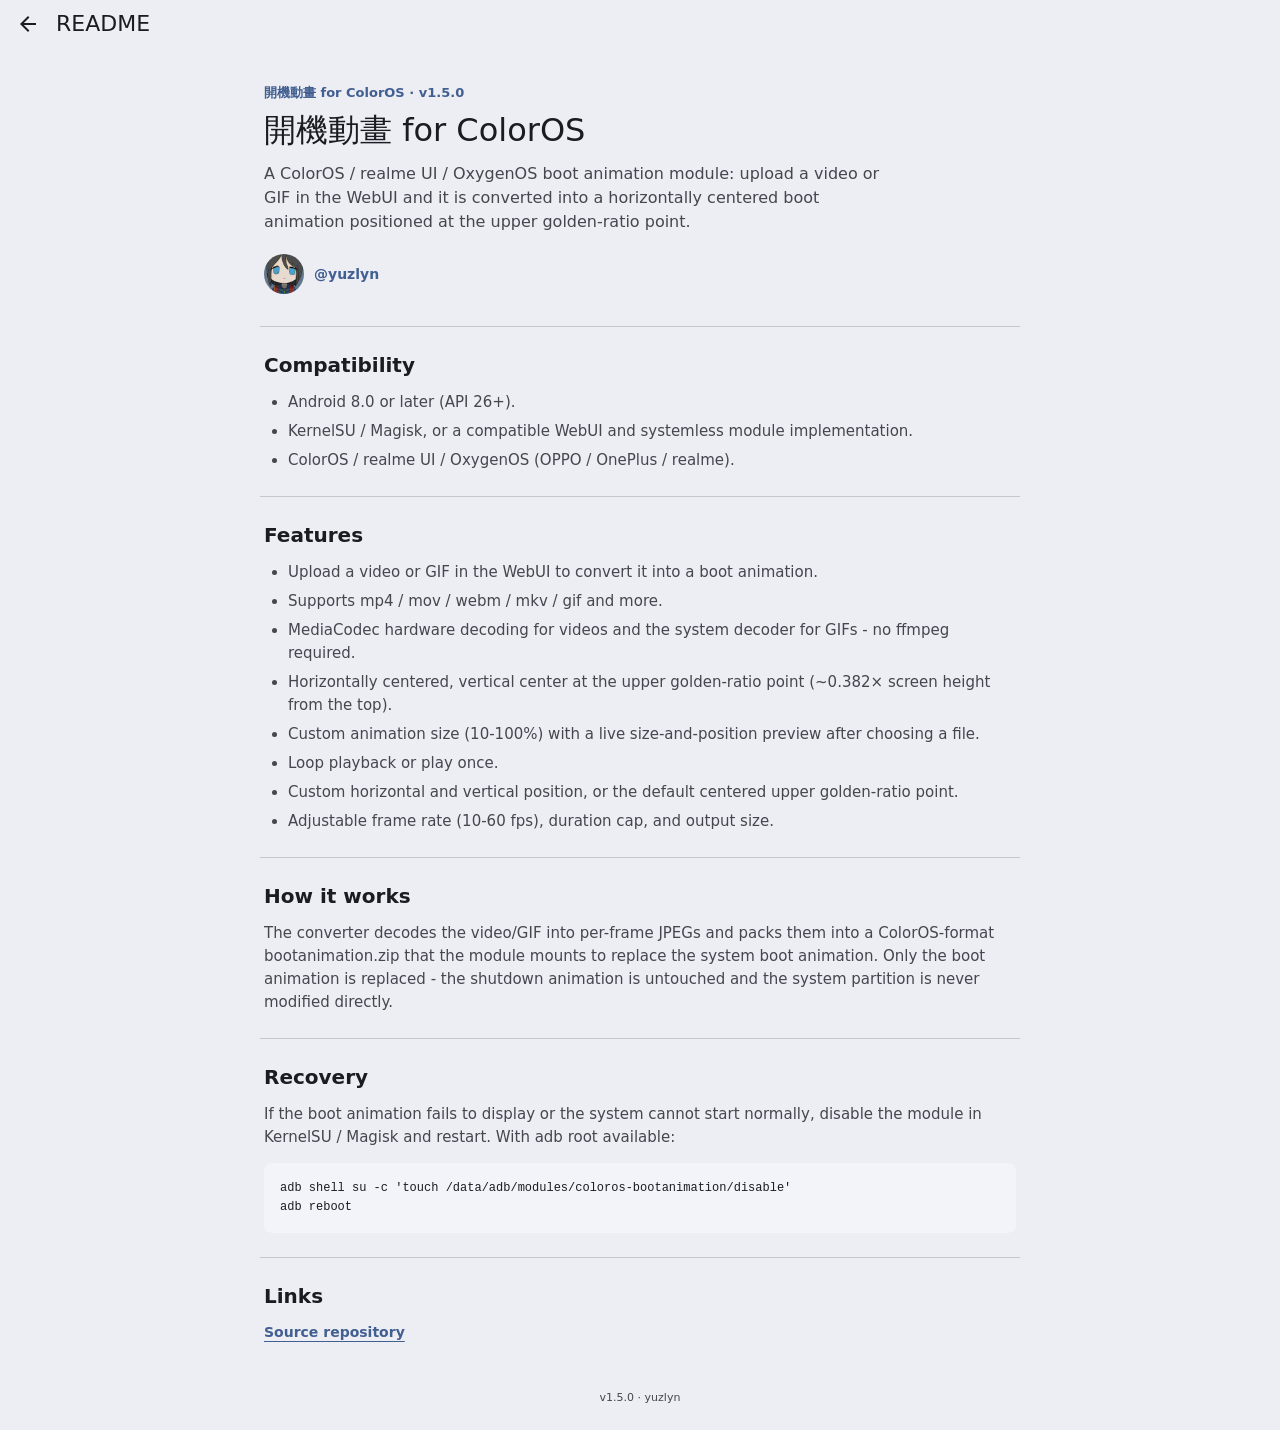
==== commit 1f6535c5: "v1.5.0: custom position setting, upload card re-layout" ====
--- a/webroot/about.html
+++ b/webroot/about.html
@@ -6,11 +6,11 @@
     <meta name="color-scheme" content="light dark">
     <title>README</title>
     <link rel="stylesheet" href="vendor/mdui.css">
-    <link rel="stylesheet" href="about.css?v=140">
+    <link rel="stylesheet" href="about.css?v=150">
     <script src="vendor/mdui.global.js"></script>
     <script src="vendor/material-kolor.js"></script>
-    <script src="theme-cache.js?v=140"></script>
-    <script src="about.js?v=140" defer></script>
+    <script src="theme-cache.js?v=150"></script>
+    <script src="about.js?v=150" defer></script>
   </head>
   <body>
     <mdui-top-app-bar variant="small">
@@ -22,7 +22,7 @@
 
     <main>
       <header class="about-header">
-        <p class="version-label">開機動畫 for ColorOS · v1.4.0</p>
+        <p class="version-label">開機動畫 for ColorOS · v1.5.0</p>
         <h1>開機動畫 for ColorOS</h1>
         <p class="about-lead" data-i18n="overview">適用於 ColorOS / realme UI / OxygenOS 的開機動畫模組：上傳影片或 GIF，自動轉換為水平居中、位於上黃金分割點的開機動畫。</p>
         <a class="about-author" href="https://github.com/yuzlyn" target="_blank" rel="noopener noreferrer" aria-label="前往 yuzlyn 的 GitHub 個人頁面" data-i18n-aria-label="authorLinkLabel">
@@ -50,6 +50,7 @@
             <li data-i18n="featurePosition">動畫水平居中，垂直位於上黃金分割點（距頂部約 0.382×畫面高）。</li>
             <li data-i18n="featureSize">可自訂動畫大小（10–100%），選擇檔案後即時預覽大小與位置。</li>
             <li data-i18n="featurePlayback">可設定循環播放或只播放一次。</li>
+            <li data-i18n="featureCustomPosition">可自訂水平與垂直位置，或使用預設的居中上黃金分割點。</li>
             <li data-i18n="featureOptions">可調幀率（10–60 fps）、時長上限與輸出尺寸。</li>
           </ul>
         </section>
@@ -74,7 +75,7 @@
         </section>
       </article>
 
-      <footer>v1.4.0 · yuzlyn</footer>
+      <footer>v1.5.0 · yuzlyn</footer>
     </main>
   </body>
 </html>
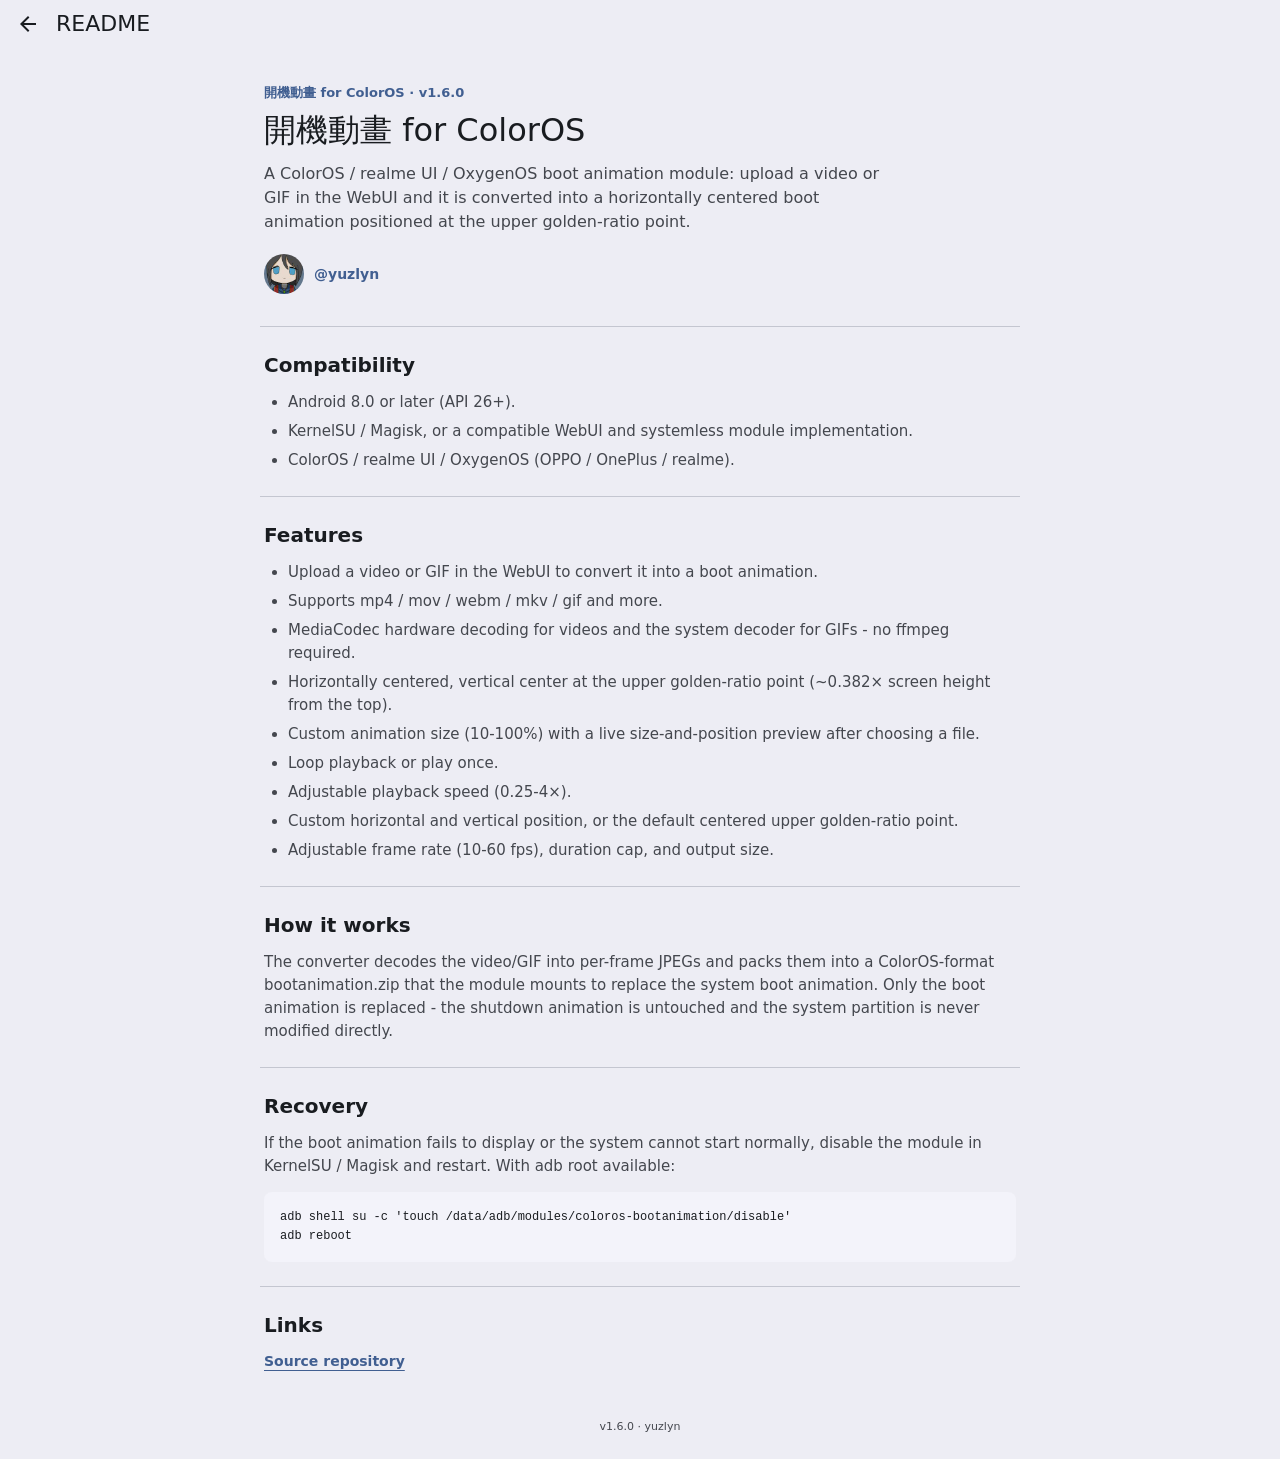
==== commit 4143e263: "v1.6.0: playback speed setting, WebUI preview fixes" ====
--- a/webroot/about.html
+++ b/webroot/about.html
@@ -6,11 +6,11 @@
     <meta name="color-scheme" content="light dark">
     <title>README</title>
     <link rel="stylesheet" href="vendor/mdui.css">
-    <link rel="stylesheet" href="about.css?v=150">
+    <link rel="stylesheet" href="about.css?v=160">
     <script src="vendor/mdui.global.js"></script>
     <script src="vendor/material-kolor.js"></script>
-    <script src="theme-cache.js?v=150"></script>
-    <script src="about.js?v=150" defer></script>
+    <script src="theme-cache.js?v=160"></script>
+    <script src="about.js?v=160" defer></script>
   </head>
   <body>
     <mdui-top-app-bar variant="small">
@@ -22,7 +22,7 @@
 
     <main>
       <header class="about-header">
-        <p class="version-label">開機動畫 for ColorOS · v1.5.0</p>
+        <p class="version-label">開機動畫 for ColorOS · v1.6.0</p>
         <h1>開機動畫 for ColorOS</h1>
         <p class="about-lead" data-i18n="overview">適用於 ColorOS / realme UI / OxygenOS 的開機動畫模組：上傳影片或 GIF，自動轉換為水平居中、位於上黃金分割點的開機動畫。</p>
         <a class="about-author" href="https://github.com/yuzlyn" target="_blank" rel="noopener noreferrer" aria-label="前往 yuzlyn 的 GitHub 個人頁面" data-i18n-aria-label="authorLinkLabel">
@@ -50,6 +50,7 @@
             <li data-i18n="featurePosition">動畫水平居中，垂直位於上黃金分割點（距頂部約 0.382×畫面高）。</li>
             <li data-i18n="featureSize">可自訂動畫大小（10–100%），選擇檔案後即時預覽大小與位置。</li>
             <li data-i18n="featurePlayback">可設定循環播放或只播放一次。</li>
+            <li data-i18n="featureSpeed">可調播放速度（0.25–4×）。</li>
             <li data-i18n="featureCustomPosition">可自訂水平與垂直位置，或使用預設的居中上黃金分割點。</li>
             <li data-i18n="featureOptions">可調幀率（10–60 fps）、時長上限與輸出尺寸。</li>
           </ul>
@@ -75,7 +76,7 @@
         </section>
       </article>
 
-      <footer>v1.5.0 · yuzlyn</footer>
+      <footer>v1.6.0 · yuzlyn</footer>
     </main>
   </body>
 </html>
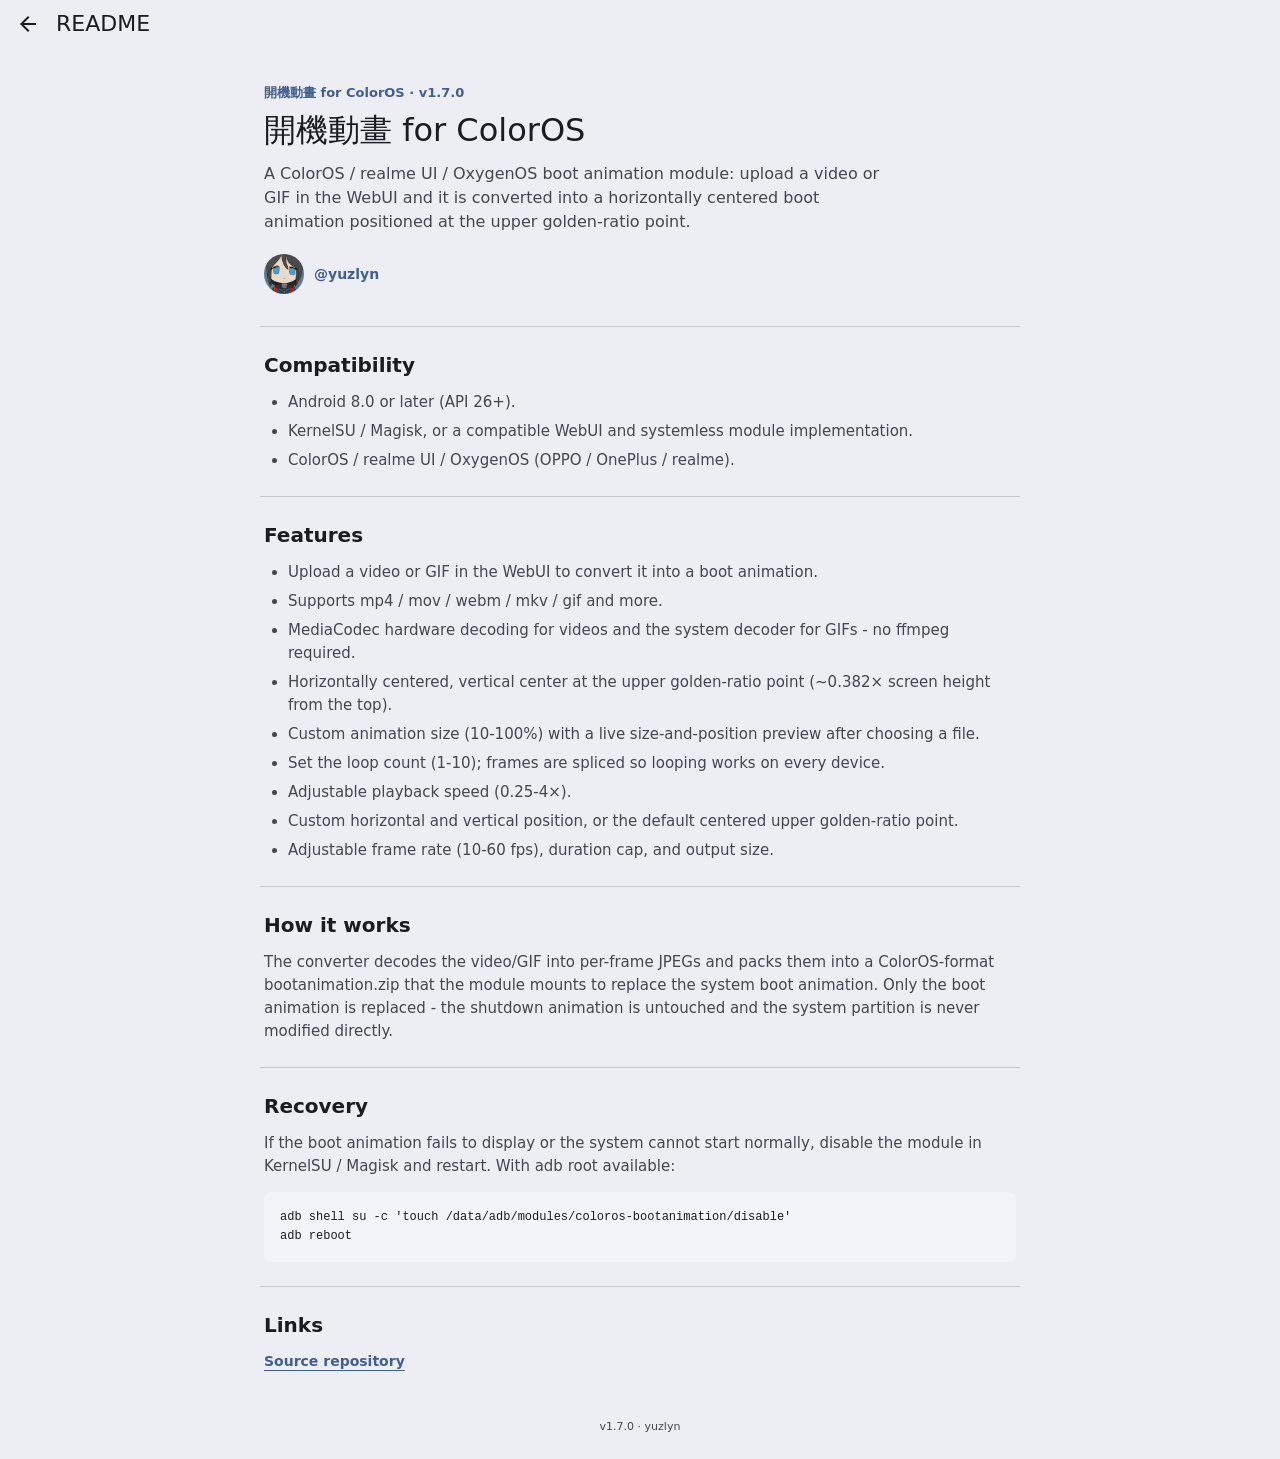
==== commit 2aaa70b5: "v1.7.0: loop count via frame splicing" ====
--- a/webroot/about.html
+++ b/webroot/about.html
@@ -6,11 +6,11 @@
     <meta name="color-scheme" content="light dark">
     <title>README</title>
     <link rel="stylesheet" href="vendor/mdui.css">
-    <link rel="stylesheet" href="about.css?v=160">
+    <link rel="stylesheet" href="about.css?v=170">
     <script src="vendor/mdui.global.js"></script>
     <script src="vendor/material-kolor.js"></script>
-    <script src="theme-cache.js?v=160"></script>
-    <script src="about.js?v=160" defer></script>
+    <script src="theme-cache.js?v=170"></script>
+    <script src="about.js?v=170" defer></script>
   </head>
   <body>
     <mdui-top-app-bar variant="small">
@@ -22,7 +22,7 @@
 
     <main>
       <header class="about-header">
-        <p class="version-label">開機動畫 for ColorOS · v1.6.0</p>
+        <p class="version-label">開機動畫 for ColorOS · v1.7.0</p>
         <h1>開機動畫 for ColorOS</h1>
         <p class="about-lead" data-i18n="overview">適用於 ColorOS / realme UI / OxygenOS 的開機動畫模組：上傳影片或 GIF，自動轉換為水平居中、位於上黃金分割點的開機動畫。</p>
         <a class="about-author" href="https://github.com/yuzlyn" target="_blank" rel="noopener noreferrer" aria-label="前往 yuzlyn 的 GitHub 個人頁面" data-i18n-aria-label="authorLinkLabel">
@@ -49,7 +49,7 @@
             <li data-i18n="featureDecode">影片使用 MediaCodec 硬解碼，GIF 使用系統解碼器，無需 ffmpeg。</li>
             <li data-i18n="featurePosition">動畫水平居中，垂直位於上黃金分割點（距頂部約 0.382×畫面高）。</li>
             <li data-i18n="featureSize">可自訂動畫大小（10–100%），選擇檔案後即時預覽大小與位置。</li>
-            <li data-i18n="featurePlayback">可設定循環播放或只播放一次。</li>
+            <li data-i18n="featurePlayback">可設定循環次數（1–10 次），以拼接幀方式確保循環在所有裝置生效。</li>
             <li data-i18n="featureSpeed">可調播放速度（0.25–4×）。</li>
             <li data-i18n="featureCustomPosition">可自訂水平與垂直位置，或使用預設的居中上黃金分割點。</li>
             <li data-i18n="featureOptions">可調幀率（10–60 fps）、時長上限與輸出尺寸。</li>
@@ -76,7 +76,7 @@
         </section>
       </article>
 
-      <footer>v1.6.0 · yuzlyn</footer>
+      <footer>v1.7.0 · yuzlyn</footer>
     </main>
   </body>
 </html>
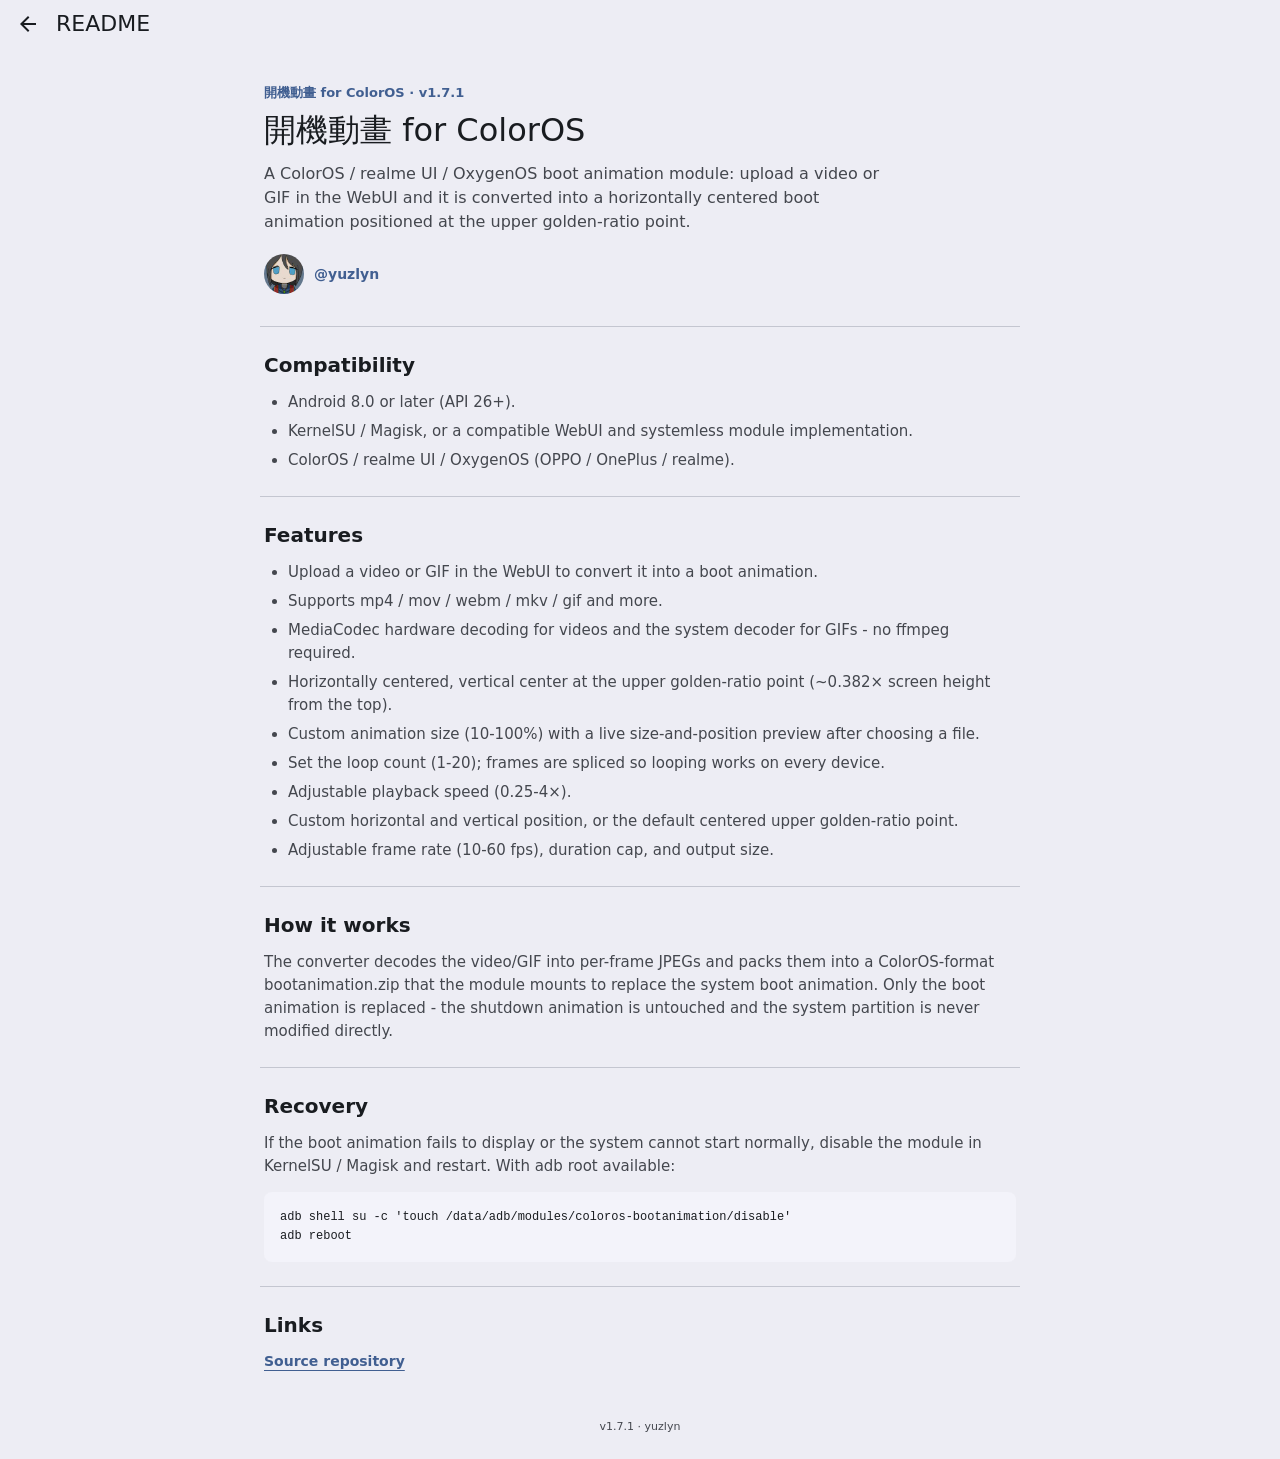
==== commit 41eb40d6: "v1.7.1: raise loop count limit to 20" ====
--- a/webroot/about.html
+++ b/webroot/about.html
@@ -6,11 +6,11 @@
     <meta name="color-scheme" content="light dark">
     <title>README</title>
     <link rel="stylesheet" href="vendor/mdui.css">
-    <link rel="stylesheet" href="about.css?v=170">
+    <link rel="stylesheet" href="about.css?v=171">
     <script src="vendor/mdui.global.js"></script>
     <script src="vendor/material-kolor.js"></script>
-    <script src="theme-cache.js?v=170"></script>
-    <script src="about.js?v=170" defer></script>
+    <script src="theme-cache.js?v=171"></script>
+    <script src="about.js?v=171" defer></script>
   </head>
   <body>
     <mdui-top-app-bar variant="small">
@@ -22,7 +22,7 @@
 
     <main>
       <header class="about-header">
-        <p class="version-label">開機動畫 for ColorOS · v1.7.0</p>
+        <p class="version-label">開機動畫 for ColorOS · v1.7.1</p>
         <h1>開機動畫 for ColorOS</h1>
         <p class="about-lead" data-i18n="overview">適用於 ColorOS / realme UI / OxygenOS 的開機動畫模組：上傳影片或 GIF，自動轉換為水平居中、位於上黃金分割點的開機動畫。</p>
         <a class="about-author" href="https://github.com/yuzlyn" target="_blank" rel="noopener noreferrer" aria-label="前往 yuzlyn 的 GitHub 個人頁面" data-i18n-aria-label="authorLinkLabel">
@@ -49,7 +49,7 @@
             <li data-i18n="featureDecode">影片使用 MediaCodec 硬解碼，GIF 使用系統解碼器，無需 ffmpeg。</li>
             <li data-i18n="featurePosition">動畫水平居中，垂直位於上黃金分割點（距頂部約 0.382×畫面高）。</li>
             <li data-i18n="featureSize">可自訂動畫大小（10–100%），選擇檔案後即時預覽大小與位置。</li>
-            <li data-i18n="featurePlayback">可設定循環次數（1–10 次），以拼接幀方式確保循環在所有裝置生效。</li>
+            <li data-i18n="featurePlayback">可設定循環次數（1–20 次），以拼接幀方式確保循環在所有裝置生效。</li>
             <li data-i18n="featureSpeed">可調播放速度（0.25–4×）。</li>
             <li data-i18n="featureCustomPosition">可自訂水平與垂直位置，或使用預設的居中上黃金分割點。</li>
             <li data-i18n="featureOptions">可調幀率（10–60 fps）、時長上限與輸出尺寸。</li>
@@ -76,7 +76,7 @@
         </section>
       </article>
 
-      <footer>v1.7.0 · yuzlyn</footer>
+      <footer>v1.7.1 · yuzlyn</footer>
     </main>
   </body>
 </html>
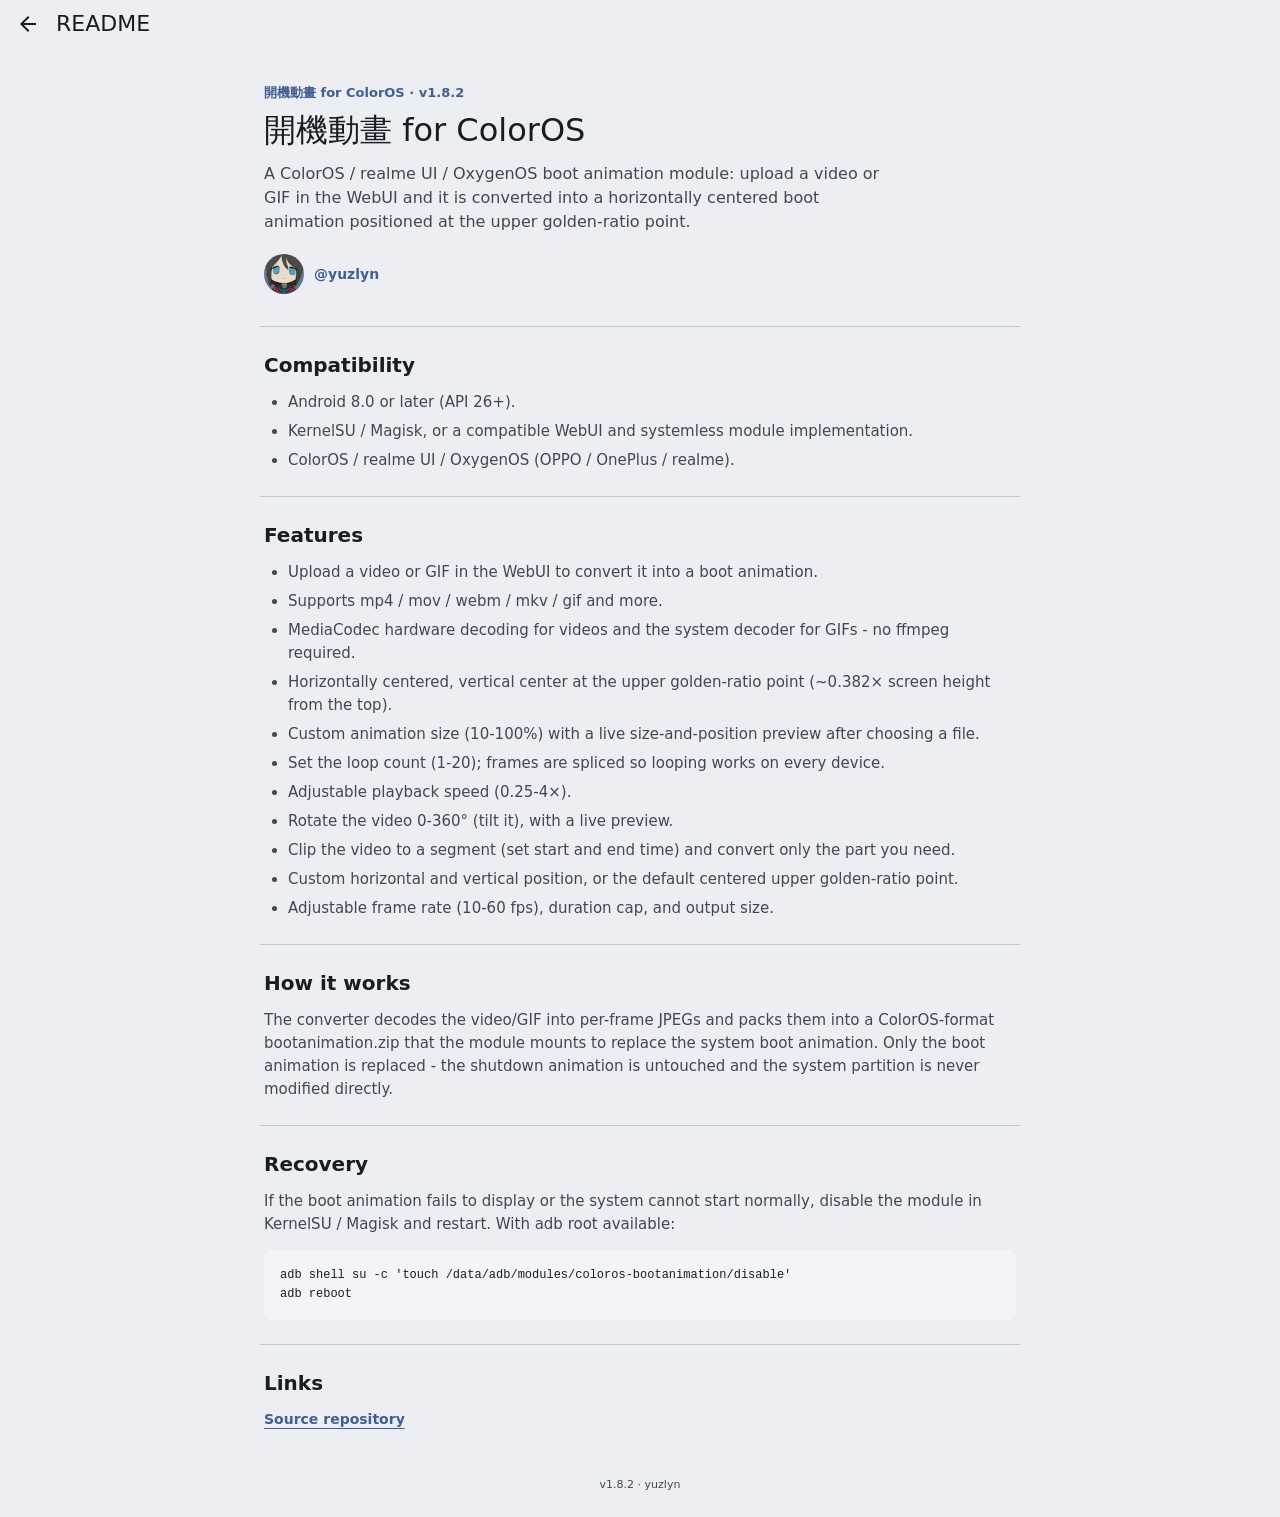
==== commit 98e5ceb0: "v1.8.2: video rotation 0-360, video/GIF clipping, typed numeric inputs" ====
--- a/webroot/about.html
+++ b/webroot/about.html
@@ -6,11 +6,11 @@
     <meta name="color-scheme" content="light dark">
     <title>README</title>
     <link rel="stylesheet" href="vendor/mdui.css">
-    <link rel="stylesheet" href="about.css?v=171">
+    <link rel="stylesheet" href="about.css?v=172">
     <script src="vendor/mdui.global.js"></script>
     <script src="vendor/material-kolor.js"></script>
-    <script src="theme-cache.js?v=171"></script>
-    <script src="about.js?v=171" defer></script>
+    <script src="theme-cache.js?v=172"></script>
+    <script src="about.js?v=172" defer></script>
   </head>
   <body>
     <mdui-top-app-bar variant="small">
@@ -22,7 +22,7 @@
 
     <main>
       <header class="about-header">
-        <p class="version-label">開機動畫 for ColorOS · v1.7.1</p>
+        <p class="version-label">開機動畫 for ColorOS · v1.8.2</p>
         <h1>開機動畫 for ColorOS</h1>
         <p class="about-lead" data-i18n="overview">適用於 ColorOS / realme UI / OxygenOS 的開機動畫模組：上傳影片或 GIF，自動轉換為水平居中、位於上黃金分割點的開機動畫。</p>
         <a class="about-author" href="https://github.com/yuzlyn" target="_blank" rel="noopener noreferrer" aria-label="前往 yuzlyn 的 GitHub 個人頁面" data-i18n-aria-label="authorLinkLabel">
@@ -51,6 +51,8 @@
             <li data-i18n="featureSize">可自訂動畫大小（10–100%），選擇檔案後即時預覽大小與位置。</li>
             <li data-i18n="featurePlayback">可設定循環次數（1–20 次），以拼接幀方式確保循環在所有裝置生效。</li>
             <li data-i18n="featureSpeed">可調播放速度（0.25–4×）。</li>
+            <li data-i18n="featureRotate">可旋轉影片 0–360°（可斜著擺放），並即時預覽。</li>
+            <li data-i18n="featureClip">可截取影片片段：設定開始與結束時間，只轉換需要的部分。</li>
             <li data-i18n="featureCustomPosition">可自訂水平與垂直位置，或使用預設的居中上黃金分割點。</li>
             <li data-i18n="featureOptions">可調幀率（10–60 fps）、時長上限與輸出尺寸。</li>
           </ul>
@@ -76,7 +78,7 @@
         </section>
       </article>
 
-      <footer>v1.7.1 · yuzlyn</footer>
+      <footer>v1.8.2 · yuzlyn</footer>
     </main>
   </body>
 </html>
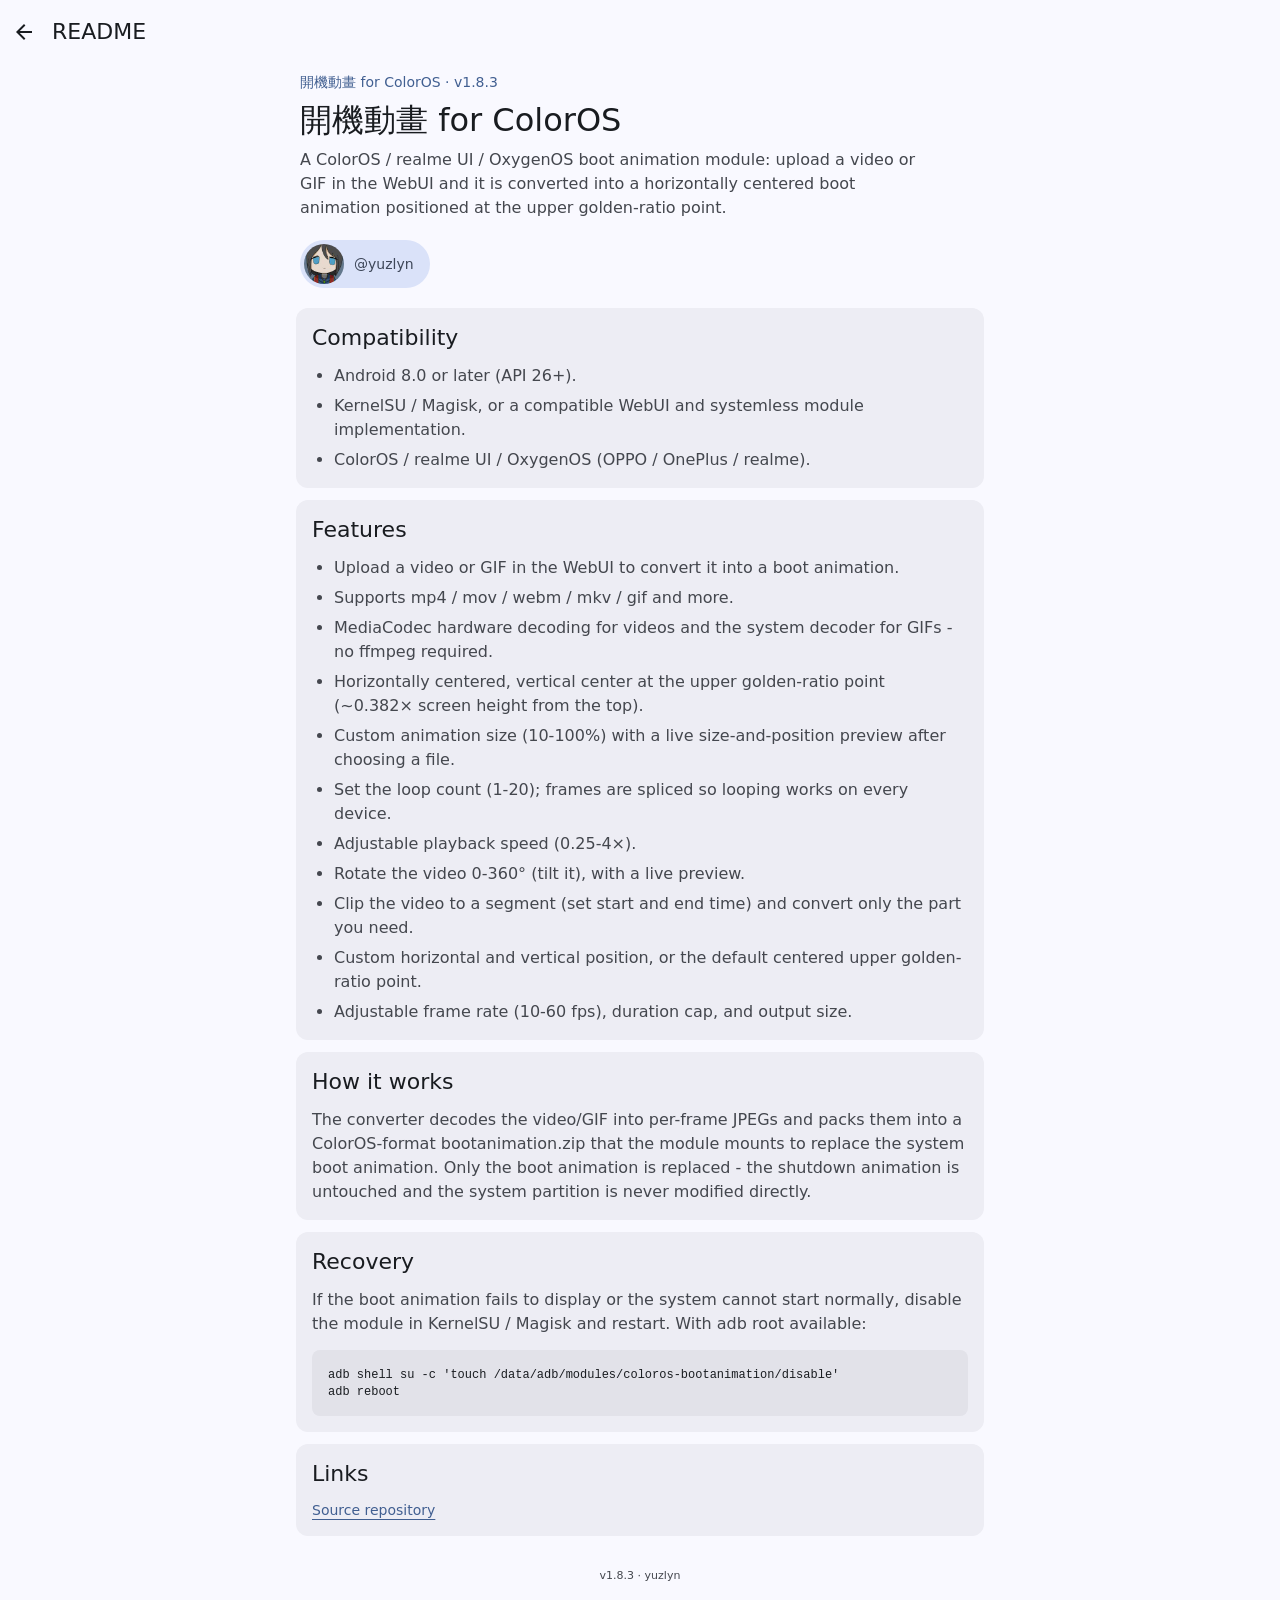
==== commit f2e85684: "v1.8.3: WebUI rebuilt on Material Design 3 (M3 Expressive slider, MD3 components, unified tokens and" ====
--- a/webroot/about.html
+++ b/webroot/about.html
@@ -6,11 +6,12 @@
     <meta name="color-scheme" content="light dark">
     <title>README</title>
     <link rel="stylesheet" href="vendor/mdui.css">
-    <link rel="stylesheet" href="about.css?v=172">
+    <link rel="stylesheet" href="tokens.css?v=177">
+    <link rel="stylesheet" href="about.css?v=177">
     <script src="vendor/mdui.global.js"></script>
     <script src="vendor/material-kolor.js"></script>
-    <script src="theme-cache.js?v=172"></script>
-    <script src="about.js?v=172" defer></script>
+    <script src="theme-cache.js?v=177"></script>
+    <script src="about.js?v=177" defer></script>
   </head>
   <body>
     <mdui-top-app-bar variant="small">
@@ -21,18 +22,18 @@
     </mdui-top-app-bar>
 
     <main>
-      <header class="about-header">
-        <p class="version-label">開機動畫 for ColorOS · v1.8.2</p>
+      <header class="page-header">
+        <p class="version-label">開機動畫 for ColorOS · v1.8.3</p>
         <h1>開機動畫 for ColorOS</h1>
-        <p class="about-lead" data-i18n="overview">適用於 ColorOS / realme UI / OxygenOS 的開機動畫模組：上傳影片或 GIF，自動轉換為水平居中、位於上黃金分割點的開機動畫。</p>
-        <a class="about-author" href="https://github.com/yuzlyn" target="_blank" rel="noopener noreferrer" aria-label="前往 yuzlyn 的 GitHub 個人頁面" data-i18n-aria-label="authorLinkLabel">
+        <p class="lead" data-i18n="overview">適用於 ColorOS / realme UI / OxygenOS 的開機動畫模組：上傳影片或 GIF，自動轉換為水平居中、位於上黃金分割點的開機動畫。</p>
+        <a class="author-pill" href="https://github.com/yuzlyn" target="_blank" rel="noopener noreferrer" aria-label="前往 yuzlyn 的 GitHub 個人頁面" data-i18n-aria-label="authorLinkLabel">
           <img src="assets/yuzlyn-github.png" alt="yuzlyn 的 GitHub 大頭貼" data-i18n-alt="authorAvatarAlt">
           <span>@yuzlyn</span>
         </a>
       </header>
 
       <article aria-label="模組 README" data-i18n-aria-label="readmeLabel">
-        <section class="readme-section">
+        <section class="info-card">
           <h2 data-i18n="compatibilityTitle">相容範圍</h2>
           <ul>
             <li data-i18n="compatibilityAndroid">Android 8.0 及以上版本（API 26+）。</li>
@@ -41,7 +42,7 @@
           </ul>
         </section>
 
-        <section class="readme-section">
+        <section class="info-card">
           <h2 data-i18n="featuresTitle">功能</h2>
           <ul>
             <li data-i18n="featureUpload">在 WebUI 上傳影片或 GIF，自動轉換為開機動畫。</li>
@@ -58,19 +59,19 @@
           </ul>
         </section>
 
-        <section class="readme-section">
+        <section class="info-card">
           <h2 data-i18n="workingTitle">工作方式</h2>
           <p data-i18n="workingText">轉換器將影片/GIF 解碼為逐幀 JPEG，打包為 ColorOS 格式的 bootanimation.zip，由模組掛載替換系統開機動畫；僅替換開機動畫，不影響關機動畫，不直接修改系統分區。</p>
         </section>
 
-        <section class="readme-section">
+        <section class="info-card">
           <h2 data-i18n="recoveryTitle">故障恢復</h2>
           <p data-i18n="recoveryText">如果開機動畫無法顯示或系統啟動異常，請在 KernelSU / Magisk 中停用模組並重新啟動。保留 adb root 時也可以執行：</p>
           <pre><code>adb shell su -c 'touch /data/adb/modules/coloros-bootanimation/disable'
 adb reboot</code></pre>
         </section>
 
-        <section class="readme-section">
+        <section class="info-card">
           <h2 data-i18n="linksTitle">相關連結</h2>
           <nav class="readme-links" aria-label="專案連結" data-i18n-aria-label="projectLinksLabel">
             <a href="https://github.com/yuzlyn/boot_animation_for_coloros16" target="_blank" rel="noopener noreferrer" data-i18n="sourceRepository">原始碼儲存庫</a>
@@ -78,7 +79,7 @@
         </section>
       </article>
 
-      <footer>v1.8.2 · yuzlyn</footer>
+      <footer>v1.8.3 · yuzlyn</footer>
     </main>
   </body>
 </html>
--- a/webroot/tokens.css
+++ b/webroot/tokens.css
@@ -0,0 +1,52 @@
+/* ============================================================
+   Material Design 3 — design tokens
+   Color roles come from mdui (--mdui-color-*) plus MaterialKolor
+   dynamic color; they map 1:1 to the MD3 color system.
+   ============================================================ */
+
+:root {
+  font-family: Roboto, "Noto Sans SC", system-ui, sans-serif;
+
+  /* ---- Shape ---- */
+  --md-sys-shape-corner-none: 0px;
+  --md-sys-shape-corner-extra-small: 4px;
+  --md-sys-shape-corner-small: 8px;
+  --md-sys-shape-corner-medium: 12px;
+  --md-sys-shape-corner-large: 16px;
+  --md-sys-shape-corner-extra-large: 28px;
+  --md-sys-shape-corner-full: 9999px;
+
+  /* ---- Spacing (8dp grid) ---- */
+  --md-sys-spacing-1: 4px;
+  --md-sys-spacing-2: 8px;
+  --md-sys-spacing-3: 12px;
+  --md-sys-spacing-4: 16px;
+  --md-sys-spacing-5: 20px;
+  --md-sys-spacing-6: 24px;
+  --md-sys-spacing-8: 32px;
+
+  /* ---- Type scale (font: weight size/line-height family) ---- */
+  --md-sys-typescale-headline-large: 400 32px/40px Roboto, "Noto Sans SC", system-ui, sans-serif;
+  --md-sys-typescale-headline-medium: 400 28px/36px Roboto, "Noto Sans SC", system-ui, sans-serif;
+  --md-sys-typescale-title-large: 400 22px/28px Roboto, "Noto Sans SC", system-ui, sans-serif;
+  --md-sys-typescale-title-medium: 500 16px/24px Roboto, "Noto Sans SC", system-ui, sans-serif;
+  --md-sys-typescale-title-small: 500 14px/20px Roboto, "Noto Sans SC", system-ui, sans-serif;
+  --md-sys-typescale-body-large: 400 16px/24px Roboto, "Noto Sans SC", system-ui, sans-serif;
+  --md-sys-typescale-body-medium: 400 14px/20px Roboto, "Noto Sans SC", system-ui, sans-serif;
+  --md-sys-typescale-body-small: 400 12px/16px Roboto, "Noto Sans SC", system-ui, sans-serif;
+  --md-sys-typescale-label-large: 500 14px/20px Roboto, "Noto Sans SC", system-ui, sans-serif;
+  --md-sys-typescale-label-medium: 500 12px/16px Roboto, "Noto Sans SC", system-ui, sans-serif;
+  --md-sys-typescale-label-small: 500 11px/16px Roboto, "Noto Sans SC", system-ui, sans-serif;
+
+  /* ---- Motion (MD3) ---- */
+  --md-sys-motion-easing-standard: cubic-bezier(0.2, 0, 0, 1);
+  --md-sys-motion-easing-standard-decelerate: cubic-bezier(0, 0, 0, 1);
+  --md-sys-motion-easing-standard-accelerate: cubic-bezier(0.3, 0, 1, 1);
+  --md-sys-motion-easing-emphasized: cubic-bezier(0.2, 0, 0, 1);
+  --md-sys-motion-easing-emphasized-decelerate: cubic-bezier(0.05, 0.7, 0.1, 1);
+  --md-sys-motion-easing-emphasized-accelerate: cubic-bezier(0.3, 0, 0.8, 0.15);
+  --md-sys-motion-duration-short: 200ms;
+  --md-sys-motion-duration-medium: 300ms;
+  --md-sys-motion-duration-long: 400ms;
+  --md-sys-motion-duration-extra-long: 500ms;
+}
--- a/webroot/about.css
+++ b/webroot/about.css
@@ -1,6 +1,6 @@
-:root {
-  font-family: Roboto, "Noto Sans SC", system-ui, sans-serif;
-}
+/* ============================================================
+   README / About — Material Design 3
+   ============================================================ */
 
 * {
   box-sizing: border-box;
@@ -10,23 +10,24 @@
   margin: 0;
   min-width: 280px;
   min-height: 100vh;
-  background: rgb(var(--mdui-color-surface-container));
+  background: rgb(var(--mdui-color-surface));
   color: rgb(var(--mdui-color-on-surface));
 }
 
 mdui-top-app-bar {
   align-items: center;
-  height: calc(48px + env(safe-area-inset-top));
-  padding: calc(4px + env(safe-area-inset-top)) 8px 4px;
-  background: rgb(var(--mdui-color-surface-container));
+  height: calc(64px + env(safe-area-inset-top));
+  padding: env(safe-area-inset-top) 4px 0;
+  background: rgb(var(--mdui-color-surface));
 }
 
 mdui-top-app-bar-title {
-  font-weight: 500;
+  font: var(--md-sys-typescale-title-large);
+  letter-spacing: 0;
 }
 
 mdui-button-icon {
-  --shape-corner: 999px;
+  --shape-corner: var(--md-sys-shape-corner-full);
 }
 
 .ui-icon {
@@ -37,110 +38,106 @@
 }
 
 main {
-  width: calc(100% - 32px);
-  max-width: 760px;
+  max-width: 720px;
   margin: 0 auto;
-  padding-bottom: calc(24px + env(safe-area-inset-bottom));
+  padding: 0 16px calc(24px + env(safe-area-inset-bottom));
 }
 
-.about-header {
-  padding: 36px 4px 28px;
+/* ---------------- Header ---------------- */
+
+.page-header {
+  padding: 8px 4px 20px;
 }
 
 .version-label {
   margin: 0 0 8px;
   color: rgb(var(--mdui-color-primary));
-  font-size: 13px;
-  font-weight: 700;
-  line-height: 18px;
-  letter-spacing: 0;
+  font: var(--md-sys-typescale-label-large);
 }
 
-.about-header h1 {
+.page-header h1 {
   margin: 0;
-  font-size: 32px;
-  font-weight: 500;
-  line-height: 40px;
+  font: var(--md-sys-typescale-headline-large);
   letter-spacing: 0;
   overflow-wrap: anywhere;
 }
 
-.about-lead {
+.lead {
   max-width: 640px;
-  margin: 12px 0 0;
+  margin: 8px 0 0;
   color: rgb(var(--mdui-color-on-surface-variant));
-  font-size: 16px;
-  line-height: 24px;
+  font: var(--md-sys-typescale-body-large);
+}
+
+.author-pill {
+  display: inline-flex;
+  align-items: center;
+  gap: 10px;
+  min-height: 48px;
+  margin-top: 20px;
+  padding: 4px 16px 4px 4px;
+  border-radius: var(--md-sys-shape-corner-full);
+  background: rgb(var(--mdui-color-secondary-container));
+  color: rgb(var(--mdui-color-on-secondary-container));
+  font: var(--md-sys-typescale-label-large);
+  text-decoration: none;
+  transition: filter var(--md-sys-motion-duration-short) var(--md-sys-motion-easing-standard);
+}
+
+.author-pill img {
+  display: block;
+  width: 40px;
+  height: 40px;
+  border-radius: var(--md-sys-shape-corner-full);
+  object-fit: cover;
+}
+
+/* ---------------- Sections ---------------- */
+
+.info-card {
+  margin-bottom: 12px;
+  padding: 16px;
+  border-radius: var(--md-sys-shape-corner-medium);
+  background: rgb(var(--mdui-color-surface-container));
+}
+
+.info-card h2 {
+  margin: 0 0 12px;
+  font: var(--md-sys-typescale-title-large);
   letter-spacing: 0;
 }
 
-.about-author {
-  display: inline-flex;
-  align-items: center;
-  gap: 10px;
-  margin-top: 20px;
-  color: rgb(var(--mdui-color-primary));
-  font-size: 14px;
-  font-weight: 700;
-  line-height: 20px;
-  text-decoration: none;
+.info-card p,
+.info-card li {
+  color: rgb(var(--mdui-color-on-surface-variant));
+  font: var(--md-sys-typescale-body-large);
 }
 
-.about-author img {
-  display: block;
-  width: 40px;
-  height: 40px;
-  border-radius: 50%;
-  object-fit: cover;
-}
-
-.readme-section {
-  padding: 24px 4px;
-  border-top: 1px solid rgb(var(--mdui-color-outline-variant));
-}
-
-.readme-section h2 {
-  margin: 0 0 12px;
-  font-size: 20px;
-  font-weight: 700;
-  line-height: 28px;
-  letter-spacing: 0;
-}
-
-.readme-section p,
-.readme-section li {
-  color: rgb(var(--mdui-color-on-surface-variant));
-  font-size: 15px;
-  line-height: 23px;
-  letter-spacing: 0;
-}
-
-.readme-section p {
+.info-card p {
   margin: 0;
 }
 
-.readme-section ul {
+.info-card ul {
   margin: 0;
-  padding-left: 24px;
+  padding-left: 22px;
 }
 
-.readme-section li + li {
+.info-card li + li {
   margin-top: 6px;
 }
 
-.readme-section ul + p {
-  margin-top: 12px;
+.info-card p + pre {
+  margin-top: 14px;
 }
 
 pre {
   max-width: 100%;
-  margin: 14px 0 0;
+  margin: 0;
   padding: 16px;
-  border-radius: 8px;
-  background: rgb(var(--mdui-color-surface-container-low));
+  border-radius: var(--md-sys-shape-corner-small);
+  background: rgb(var(--mdui-color-surface-container-highest));
   color: rgb(var(--mdui-color-on-surface));
-  font-size: 12px;
-  line-height: 19px;
+  font: var(--md-sys-typescale-body-small);
   overflow-wrap: anywhere;
   white-space: pre-wrap;
 }
@@ -157,38 +154,26 @@
 
 .readme-links a {
   color: rgb(var(--mdui-color-primary));
-  font-size: 14px;
-  font-weight: 700;
-  line-height: 20px;
+  font: var(--md-sys-typescale-label-large);
   text-decoration-thickness: 1px;
   text-underline-offset: 4px;
 }
 
 footer {
-  padding: 24px 0 0;
+  padding: 20px 0 0;
   color: rgb(var(--mdui-color-on-surface-variant));
-  font-size: 11px;
-  font-weight: 500;
-  line-height: 16px;
+  font: var(--md-sys-typescale-label-small);
   text-align: center;
-  letter-spacing: 0;
+}
+
+@media (hover: hover) {
+  .author-pill:hover {
+    filter: brightness(1.04);
+  }
 }
 
 @media (max-width: 620px) {
-  main {
-    width: calc(100% - 24px);
-  }
-
-  .about-header {
-    padding: 28px 4px 24px;
-  }
-
-  .about-header h1 {
-    font-size: 28px;
-    line-height: 36px;
-  }
-
-  .readme-section {
-    padding: 22px 4px;
+  .page-header h1 {
+    font: var(--md-sys-typescale-headline-medium);
   }
 }
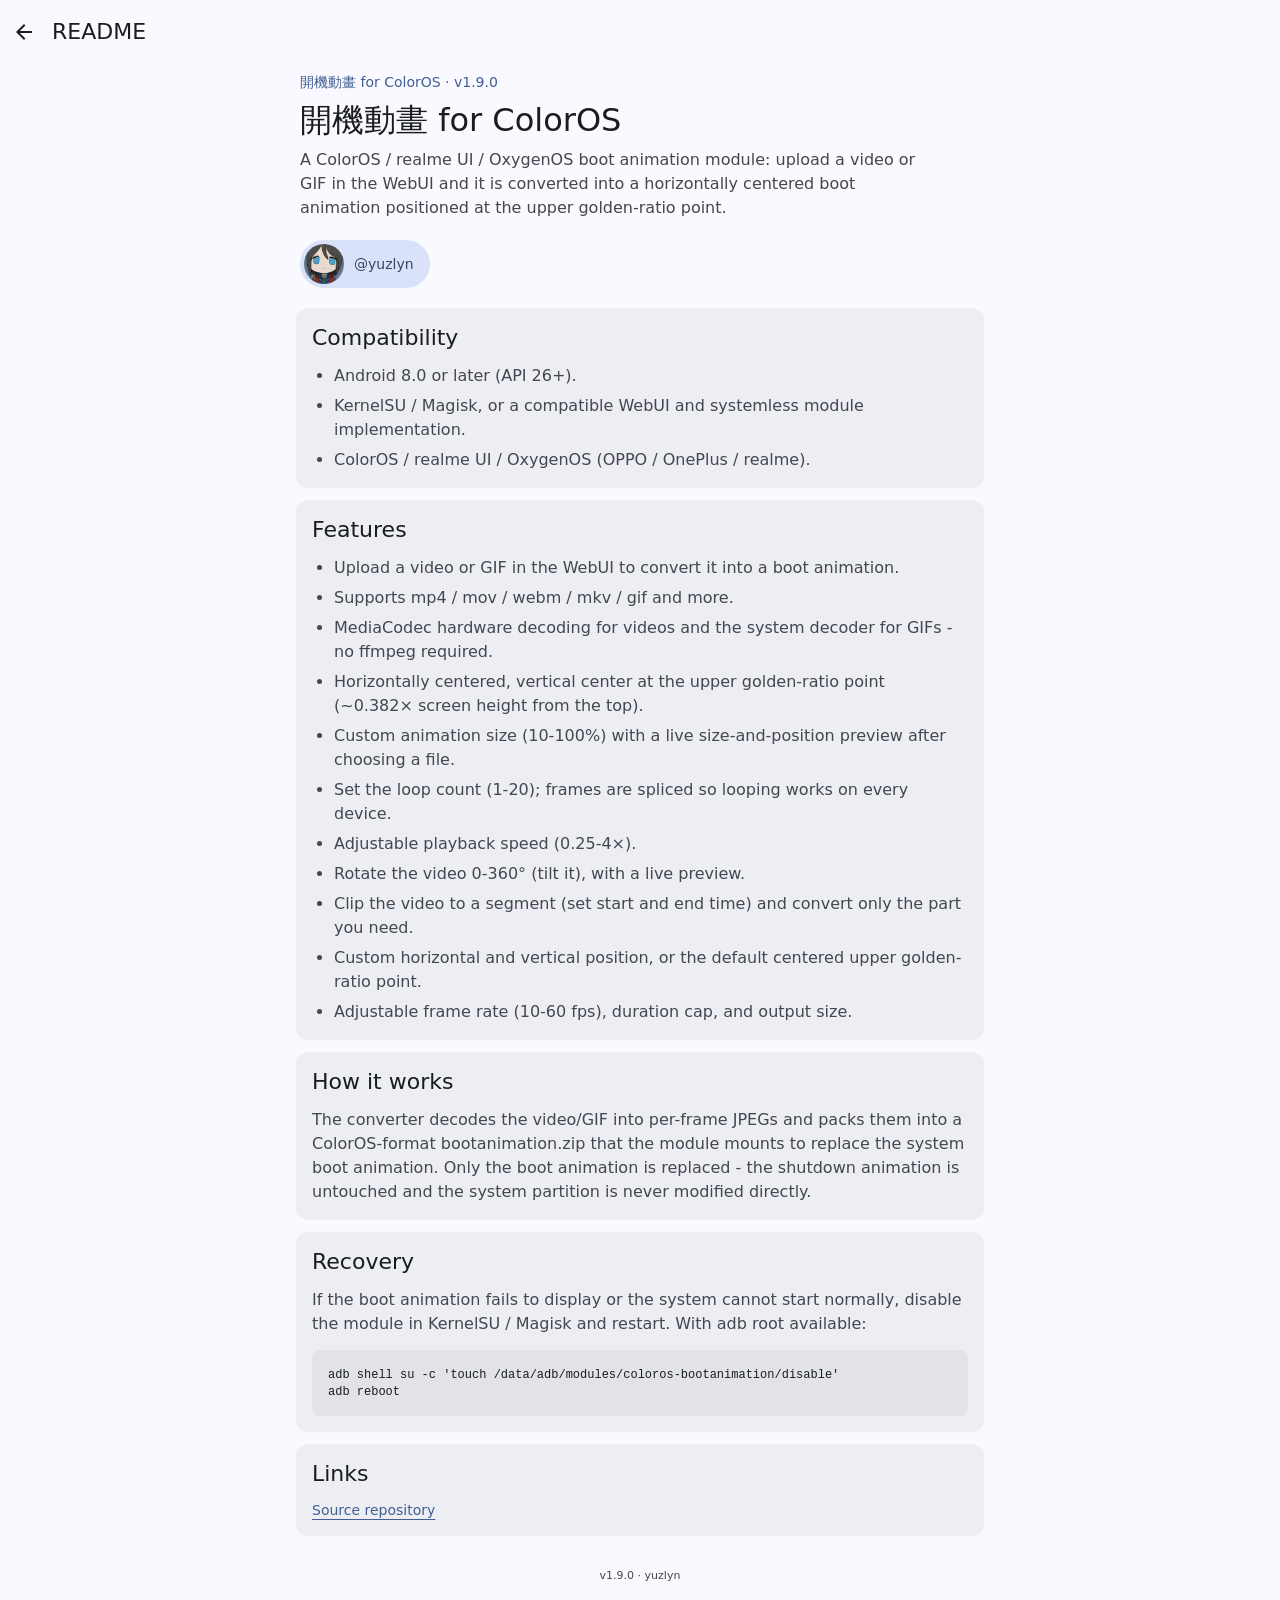
==== commit f426f944: "v1.9.0: ColorOS 17 path checks and trim range validation ColorOS 17 still reads /my_product/media/bo" ====
--- a/webroot/about.html
+++ b/webroot/about.html
@@ -23,7 +23,7 @@
 
     <main>
       <header class="page-header">
-        <p class="version-label">開機動畫 for ColorOS · v1.8.3</p>
+        <p class="version-label">開機動畫 for ColorOS · v1.9.0</p>
         <h1>開機動畫 for ColorOS</h1>
         <p class="lead" data-i18n="overview">適用於 ColorOS / realme UI / OxygenOS 的開機動畫模組：上傳影片或 GIF，自動轉換為水平居中、位於上黃金分割點的開機動畫。</p>
         <a class="author-pill" href="https://github.com/yuzlyn" target="_blank" rel="noopener noreferrer" aria-label="前往 yuzlyn 的 GitHub 個人頁面" data-i18n-aria-label="authorLinkLabel">
@@ -79,7 +79,7 @@
         </section>
       </article>
 
-      <footer>v1.8.3 · yuzlyn</footer>
+      <footer>v1.9.0 · yuzlyn</footer>
     </main>
   </body>
 </html>
